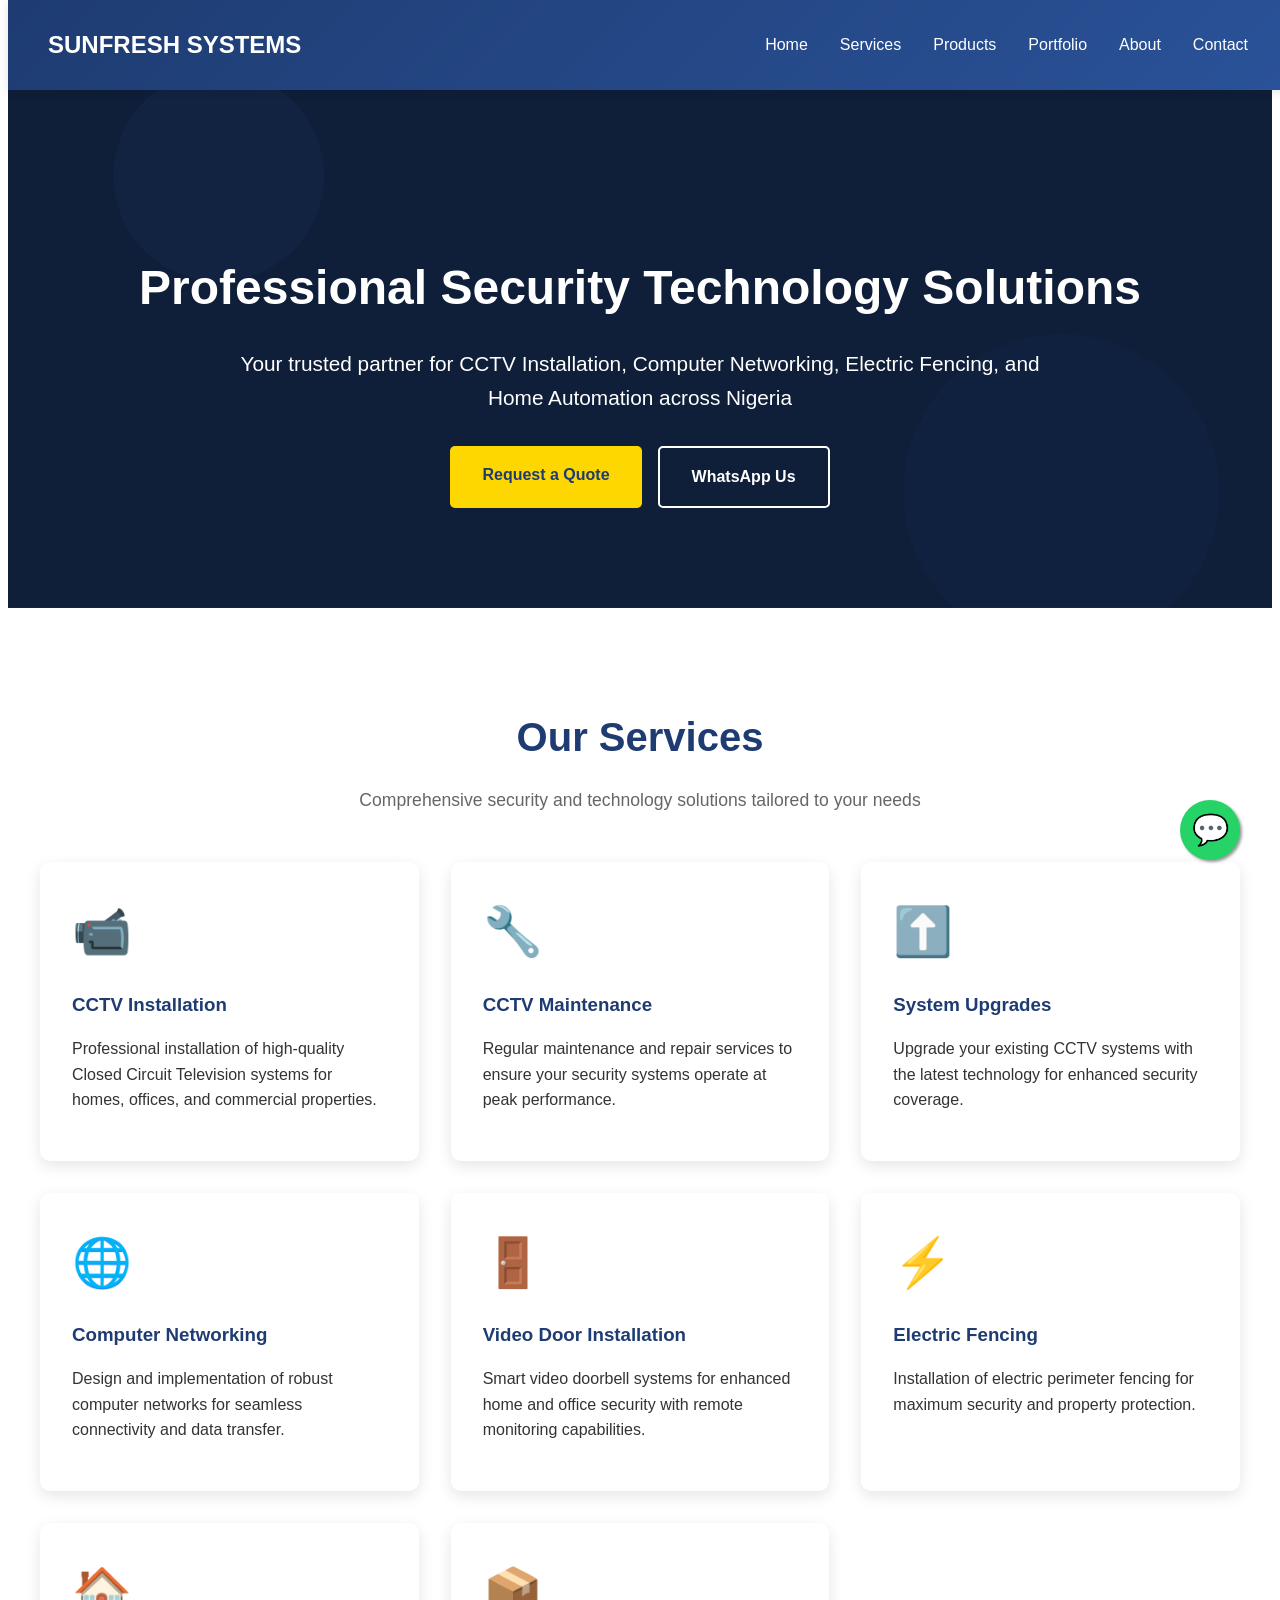
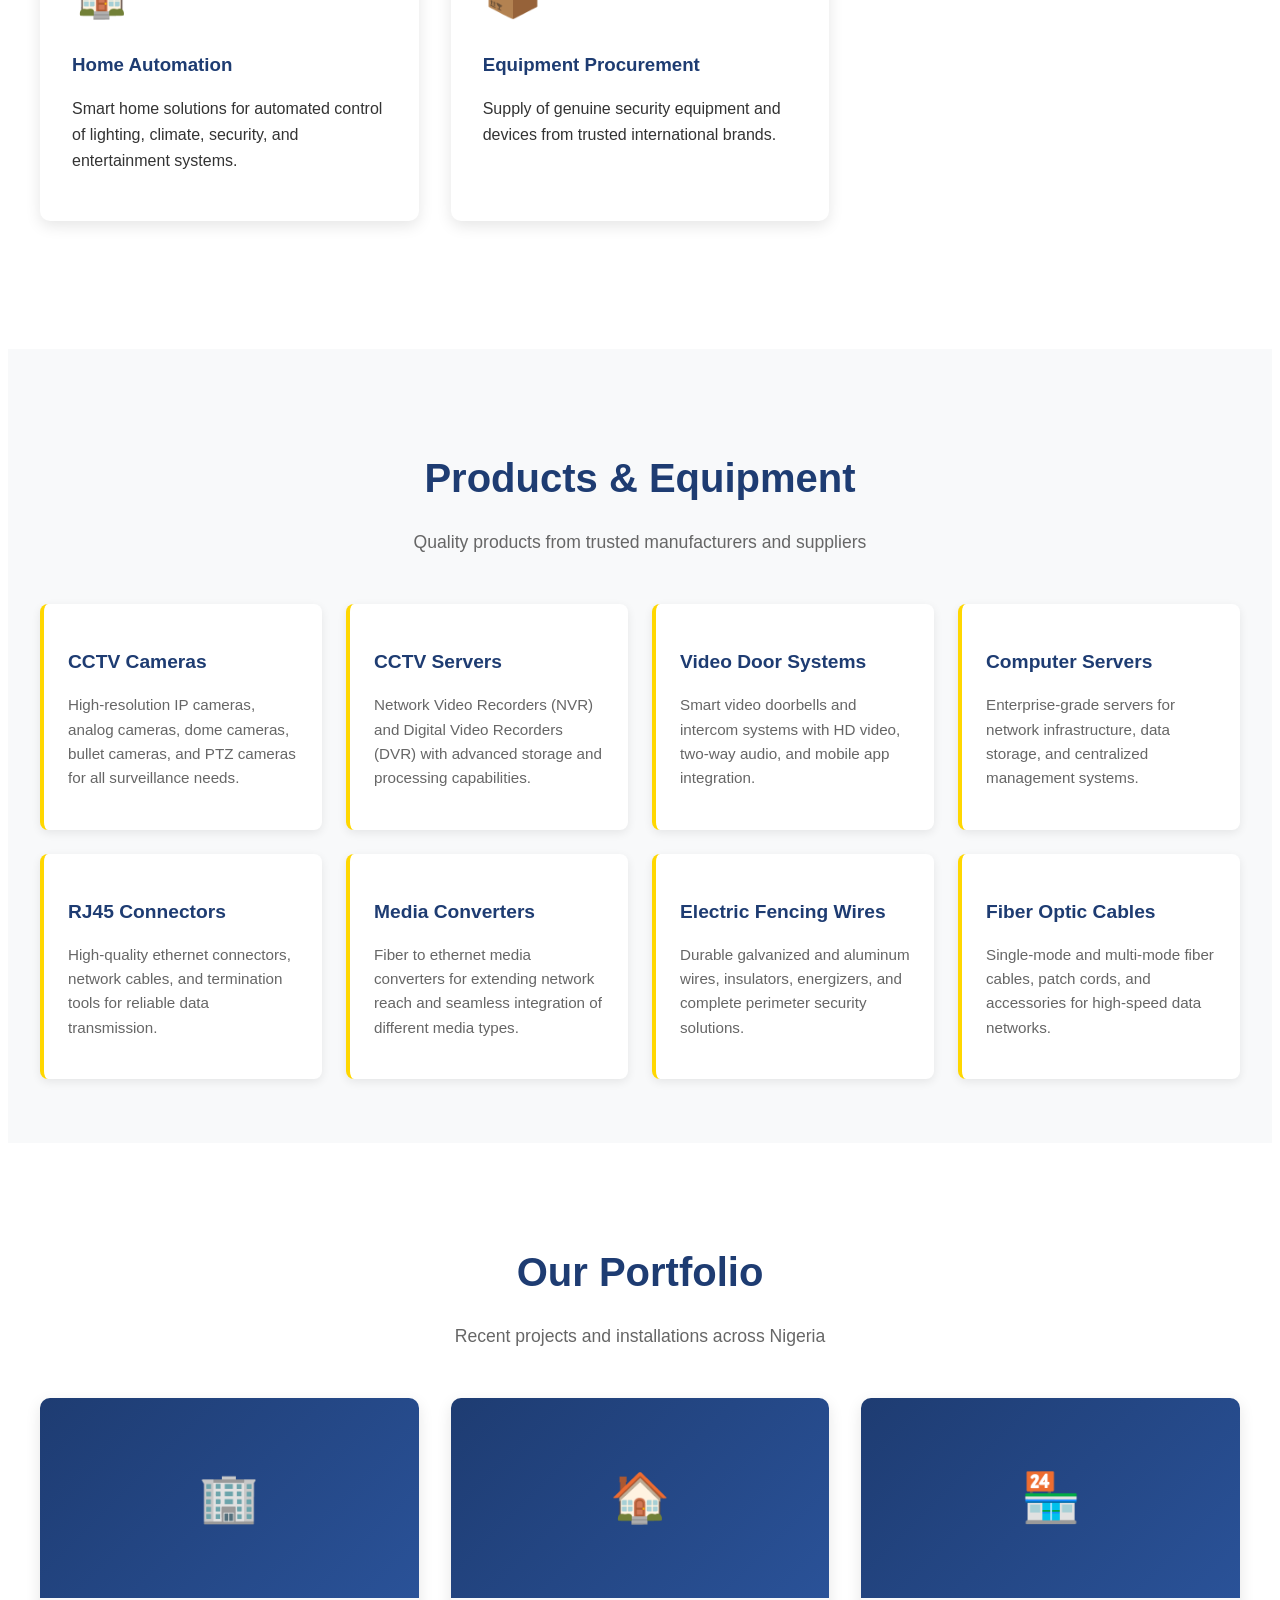
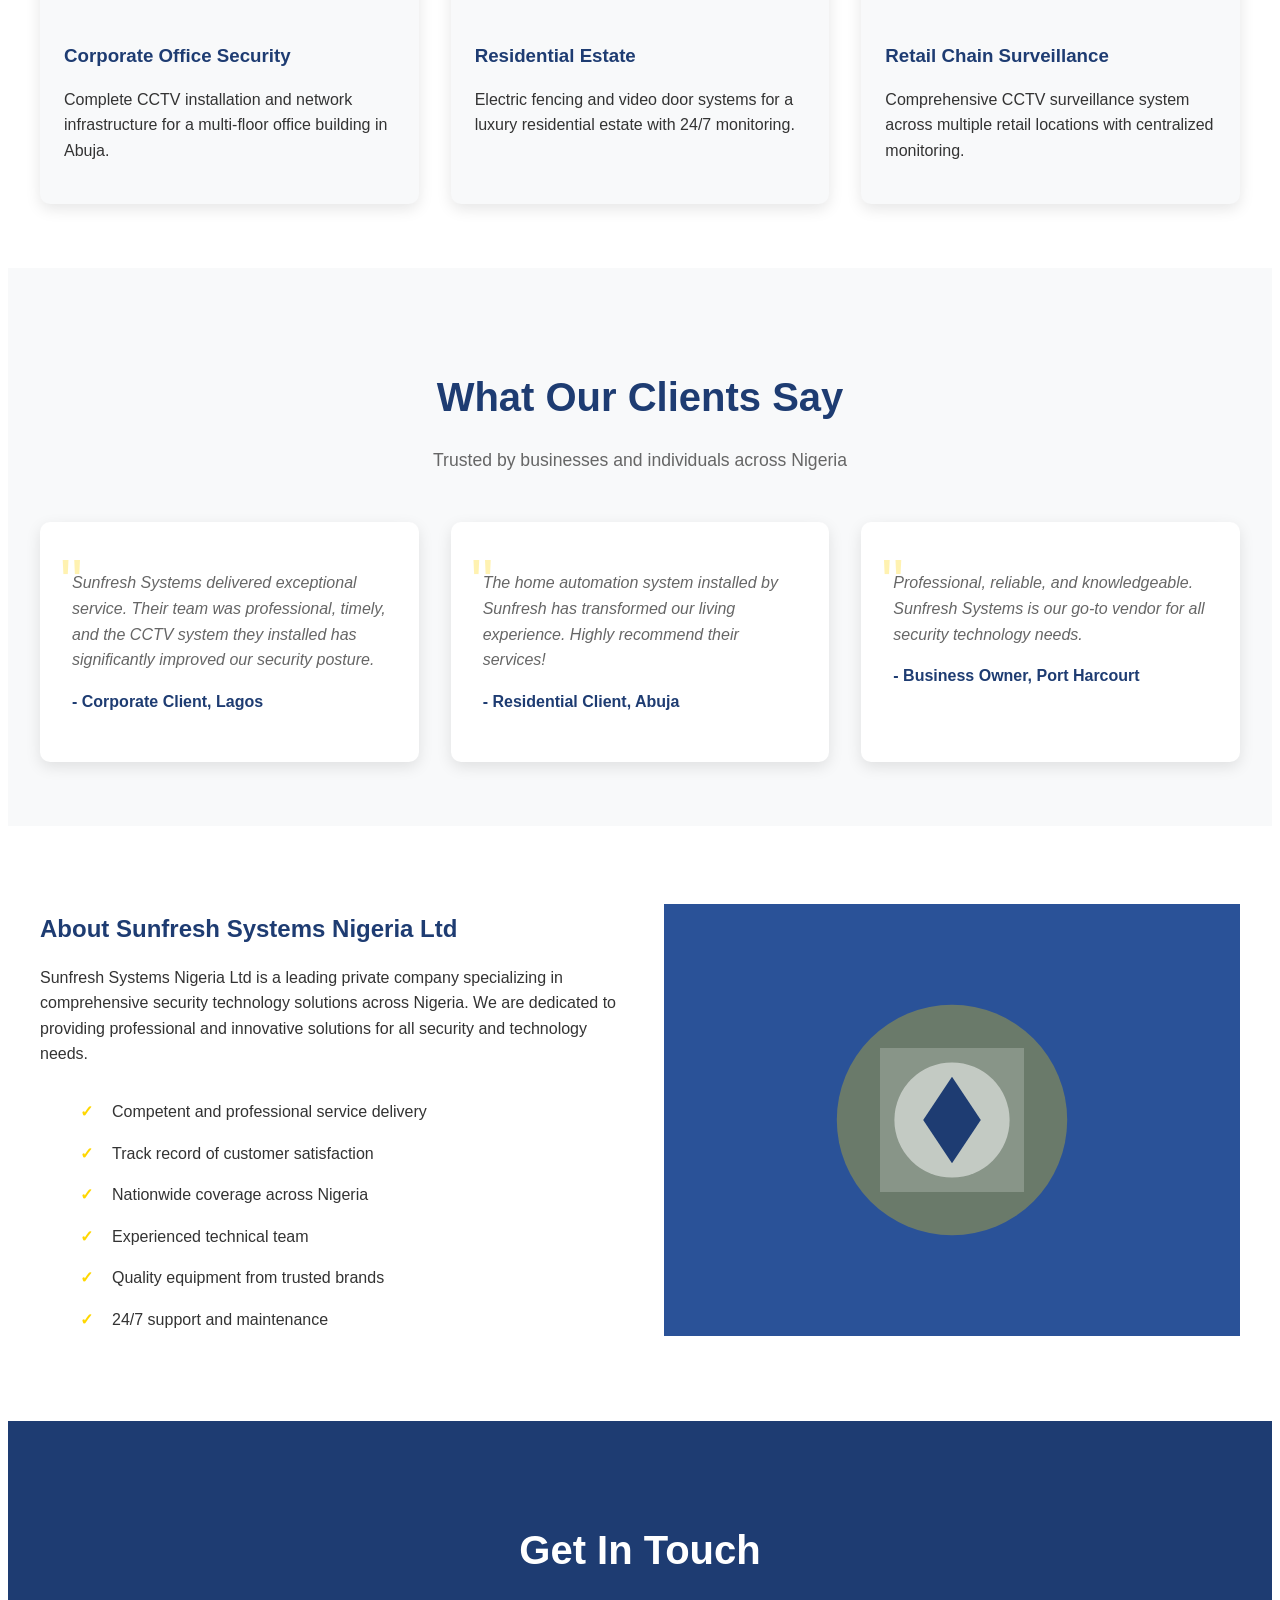
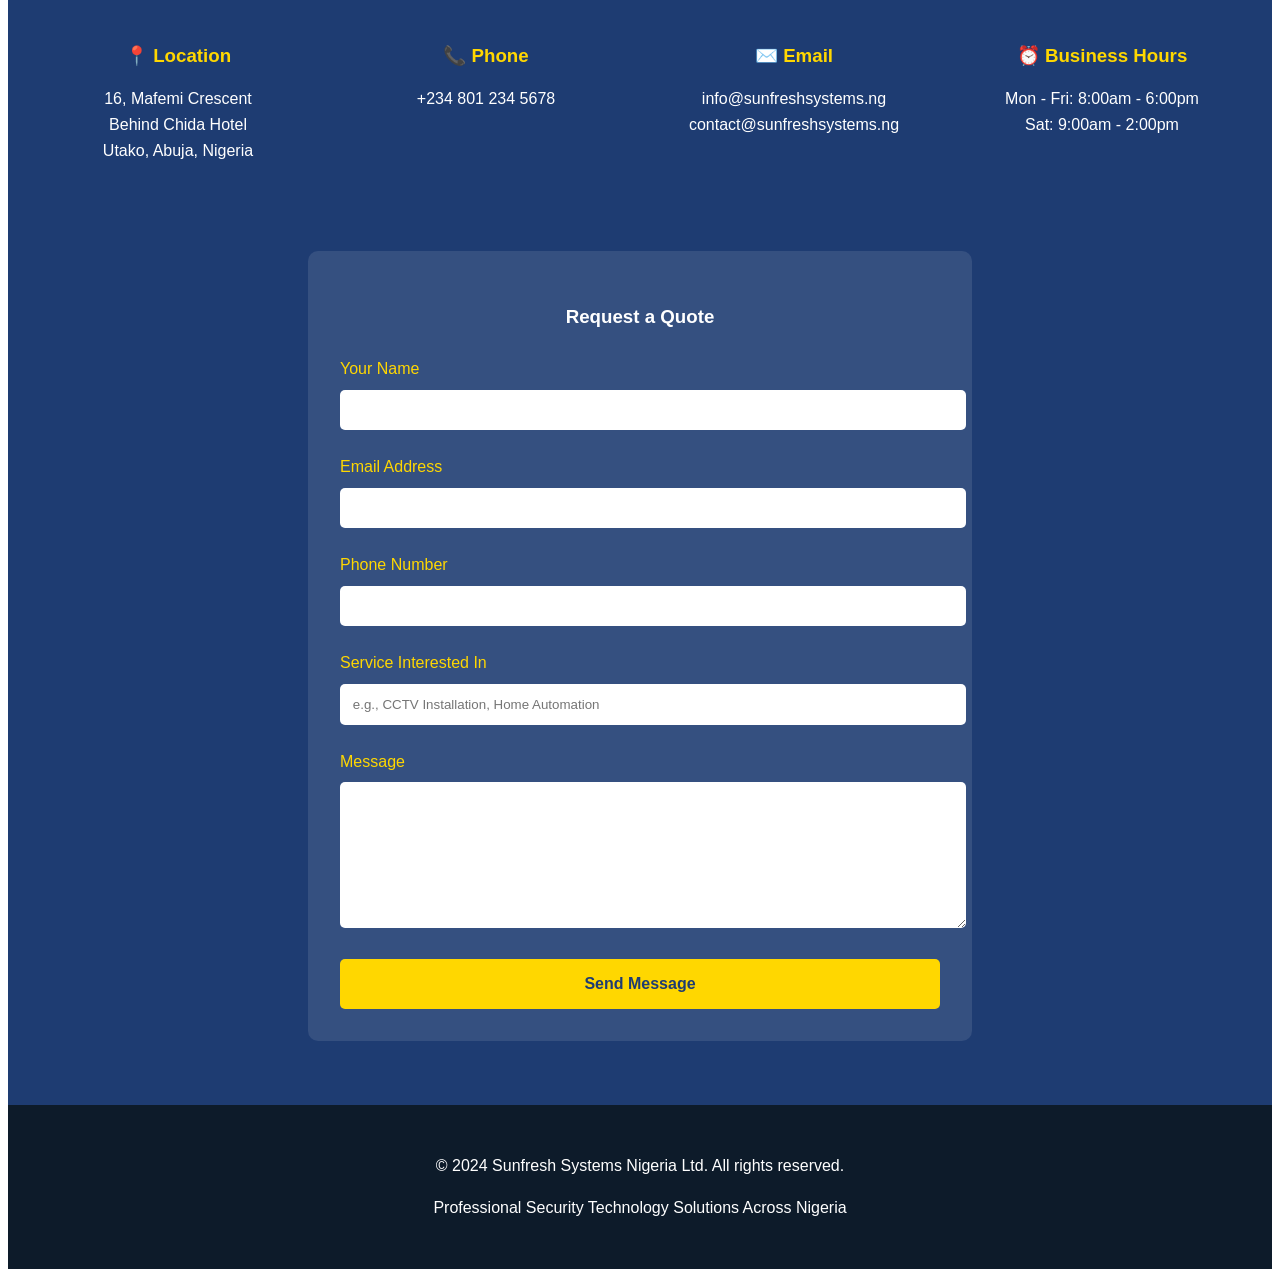
==== index.html @ a6c5258c "Create index.html for Vercel deployment" ====
<!DOCTYPE html>
<html lang="en">
<head>
    <meta charset="UTF-8">
    <meta name="viewport" content="width=device-width, initial-scale=1.0">
    <title>Display and Layout Example</title>
<style>
body {
        font-family: 'Segoe UI', Tahoma, Geneva, Verdana, sans-serif;
        line-height: 1.6;
        color: #333;
    }

    header {
        background: linear-gradient(135deg, #1e3c72 0%, #2a5298 100%);
        color: white;
        padding: 1rem 0;
        position: fixed;
        width: 100%;
        top: 0;
        z-index: 1000;
        box-shadow: 0 2px 10px rgba(0,0,0,0.1);
    }

    nav {
        display: flex;
        justify-content: space-between;
        align-items: center;
        max-width: 1200px;
        margin: 0 auto;
        padding: 0 2rem;
    }

    .logo {
        font-size: 1.5rem;
        font-weight: bold;
    }

    .nav-links {
        display: flex;
        list-style: none;
        gap: 2rem;
    }

    .nav-links a {
        color: white;
        text-decoration: none;
        transition: color 0.3s;
    }

    .nav-links a:hover {
        color: #ffd700;
    }

    .menu-toggle {
        display: none;
        background: none;
        border: none;
        color: white;
        font-size: 1.5rem;
        cursor: pointer;
    }

    .hero {
        background: linear-gradient(rgba(0,0,0,0.5), rgba(0,0,0,0.5)), url('data:image/svg+xml,<svg xmlns="http://www.w3.org/2000/svg" viewBox="0 0 1200 600"><rect fill="%231e3c72" width="1200" height="600"/><circle cx="200" cy="150" r="100" fill="%232a5298" opacity="0.5"/><circle cx="1000" cy="450" r="150" fill="%232a5298" opacity="0.3"/></svg>');
        background-size: cover;
        background-position: center;
        color: white;
        text-align: center;
        padding: 150px 2rem 100px;
        margin-top: 60px;
    }

    .hero h1 {
        font-size: 3rem;
        margin-bottom: 1rem;
    }

    .hero p {
        font-size: 1.3rem;
        margin-bottom: 2rem;
        max-width: 800px;
        margin-left: auto;
        margin-right: auto;
    }

    .hero-buttons {
        display: flex;
        gap: 1rem;
        justify-content: center;
        flex-wrap: wrap;
    }

    .cta-button {
        display: inline-block;
        background: #ffd700;
        color: #1e3c72;
        padding: 1rem 2rem;
        text-decoration: none;
        border-radius: 5px;
        font-weight: bold;
        transition: transform 0.3s, box-shadow 0.3s;
    }

    .cta-button:hover {
        transform: translateY(-2px);
        box-shadow: 0 5px 15px rgba(255,215,0,0.3);
    }

    .cta-button-secondary {
        display: inline-block;
        background: transparent;
        color: white;
        padding: 1rem 2rem;
        text-decoration: none;
        border-radius: 5px;
        font-weight: bold;
        border: 2px solid white;
        transition: all 0.3s;
    }

    .cta-button-secondary:hover {
        background: white;
        color: #1e3c72;
    }

    .whatsapp-float {
        position: fixed;
        width: 60px;
        height: 60px;
        bottom: 40px;
        right: 40px;
        background-color: #25d366;
        color: #FFF;
        border-radius: 50px;
        text-align: center;
        font-size: 30px;
        box-shadow: 2px 2px 3px #999;
        z-index: 100;
        display: flex;
        align-items: center;
        justify-content: center;
        text-decoration: none;
        transition: all 0.3s;
    }

    .whatsapp-float:hover {
        transform: scale(1.1);
        box-shadow: 2px 2px 10px #999;
    }

    .container {
        max-width: 1200px;
        margin: 0 auto;
        padding: 4rem 2rem;
    }

    .section-title {
        text-align: center;
        font-size: 2.5rem;
        margin-bottom: 1rem;
        color: #1e3c72;
    }

    .section-subtitle {
        text-align: center;
        font-size: 1.1rem;
        color: #666;
        margin-bottom: 3rem;
    }

    .services-grid {
        display: grid;
        grid-template-columns: repeat(auto-fit, minmax(300px, 1fr));
        gap: 2rem;
        margin-bottom: 4rem;
    }

    .service-card {
        background: white;
        padding: 2rem;
        border-radius: 10px;
        box-shadow: 0 5px 15px rgba(0,0,0,0.1);
        transition: transform 0.3s;
    }

    .service-card:hover {
        transform: translateY(-5px);
        box-shadow: 0 10px 25px rgba(0,0,0,0.15);
    }

    .service-icon {
        font-size: 3rem;
        margin-bottom: 1rem;
    }

    .service-card h3 {
        color: #1e3c72;
        margin-bottom: 1rem;
    }

    .products-section {
        background: #f8f9fa;
    }

    .products-grid {
        display: grid;
        grid-template-columns: repeat(auto-fit, minmax(250px, 1fr));
        gap: 1.5rem;
    }

    .product-card {
        background: white;
        padding: 1.5rem;
        border-radius: 8px;
        box-shadow: 0 3px 10px rgba(0,0,0,0.08);
        transition: all 0.3s;
        border-left: 4px solid #ffd700;
    }

    .product-card:hover {
        transform: translateX(5px);
        box-shadow: 0 5px 20px rgba(0,0,0,0.12);
    }

    .product-card h3 {
        color: #1e3c72;
        margin-bottom: 0.5rem;
        font-size: 1.2rem;
    }

    .product-card p {
        color: #666;
        font-size: 0.95rem;
    }

    .portfolio-section {
        background: white;
    }

    .portfolio-grid {
        display: grid;
        grid-template-columns: repeat(auto-fit, minmax(300px, 1fr));
        gap: 2rem;
    }

    .portfolio-item {
        background: #f8f9fa;
        border-radius: 10px;
        overflow: hidden;
        box-shadow: 0 5px 15px rgba(0,0,0,0.1);
        transition: transform 0.3s;
    }

    .portfolio-item:hover {
        transform: translateY(-5px);
    }

    .portfolio-image {
        width: 100%;
        height: 200px;
        background: linear-gradient(135deg, #1e3c72 0%, #2a5298 100%);
        display: flex;
        align-items: center;
        justify-content: center;
        color: white;
        font-size: 3rem;
    }

    .portfolio-content {
        padding: 1.5rem;
    }

    .portfolio-content h3 {
        color: #1e3c72;
        margin-bottom: 0.5rem;
    }

    .testimonials-section {
        background: #f8f9fa;
    }

    .testimonial-grid {
        display: grid;
        grid-template-columns: repeat(auto-fit, minmax(300px, 1fr));
        gap: 2rem;
    }

    .testimonial-card {
        background: white;
        padding: 2rem;
        border-radius: 10px;
        box-shadow: 0 5px 15px rgba(0,0,0,0.1);
        position: relative;
    }

    .testimonial-card:before {
        content: '"';
        font-size: 4rem;
        color: #ffd700;
        position: absolute;
        top: 10px;
        left: 20px;
        opacity: 0.3;
    }

    .testimonial-text {
        margin-bottom: 1rem;
        font-style: italic;
        color: #666;
    }

    .testimonial-author {
        font-weight: bold;
        color: #1e3c72;
    }

    .about-section {
        background: white;
    }

    .about-content {
        display: grid;
        grid-template-columns: 1fr 1fr;
        gap: 3rem;
        align-items: center;
    }

    .about-text h2 {
        color: #1e3c72;
        margin-bottom: 1rem;
    }

    .about-features {
        list-style: none;
        margin-top: 1.5rem;
    }

    .about-features li {
        padding: 0.5rem 0;
        padding-left: 2rem;
        position: relative;
    }

    .about-features li:before {
        content: "✓";
        position: absolute;
        left: 0;
        color: #ffd700;
        font-weight: bold;
    }

    .contact-section {
        background: #1e3c72;
        color: white;
    }

    .contact-info-grid {
        display: grid;
        grid-template-columns: repeat(auto-fit, minmax(250px, 1fr));
        gap: 2rem;
        margin-bottom: 3rem;
    }

    .contact-card {
        text-align: center;
        padding: 1.5rem;
    }

    .contact-card h3 {
        margin-bottom: 1rem;
        color: #ffd700;
    }

    .contact-form-container {
        max-width: 600px;
        margin: 0 auto;
        background: rgba(255,255,255,0.1);
        padding: 2rem;
        border-radius: 10px;
    }

    .form-group {
        margin-bottom: 1.5rem;
    }

    .form-group label {
        display: block;
        margin-bottom: 0.5rem;
        color: #ffd700;
    }

    .form-group input,
    .form-group textarea {
        width: 100%;
        padding: 0.8rem;
        border: none;
        border-radius: 5px;
        font-family: inherit;
    }

    .form-group textarea {
        resize: vertical;
        min-height: 120px;
    }

    .submit-btn {
        background: #ffd700;
        color: #1e3c72;
        padding: 1rem 2rem;
        border: none;
        border-radius: 5px;
        font-weight: bold;
        cursor: pointer;
        width: 100%;
        font-size: 1rem;
        transition: all 0.3s;
    }

    .submit-btn:hover {
        transform: translateY(-2px);
        box-shadow: 0 5px 15px rgba(255,215,0,0.3);
    }

    footer {
        background: #0d1b2a;
        color: white;
        text-align: center;
        padding: 2rem;
    }

    @media (max-width: 768px) {
        .menu-toggle {
            display: block;
        }

        .nav-links {
            display: none;
            position: absolute;
            top: 100%;
            left: 0;
            width: 100%;
            background: #1e3c72;
            flex-direction: column;
            padding: 1rem;
        }

        .nav-links.active {
            display: flex;
        }

        .hero h1 {
            font-size: 2rem;
        }

        .hero p {
            font-size: 1rem;
        }

        .about-content {
            grid-template-columns: 1fr;
        }

        .whatsapp-float {
            width: 50px;
            height: 50px;
            bottom: 20px;
            right: 20px;
            font-size: 25px;
        }
    }
</style>
</head>
<body>
<a href="https://wa.me/2348012345678" class="whatsapp-float" target="_blank">💬</a>
<header>
    <nav>
        <div class="logo">SUNFRESH SYSTEMS</div>
        <button class="menu-toggle" onclick="toggleMenu()">☰</button>
        <ul class="nav-links" id="navLinks">
            <li><a href="#home">Home</a></li>
            <li><a href="#services">Services</a></li>
            <li><a href="#products">Products</a></li>
            <li><a href="#portfolio">Portfolio</a></li>
            <li><a href="#about">About</a></li>
            <li><a href="#contact">Contact</a></li>
        </ul>
    </nav>
</header>

<section class="hero" id="home">
    <h1>Professional Security Technology Solutions</h1>
    <p>Your trusted partner for CCTV Installation, Computer Networking, Electric Fencing, and Home Automation across Nigeria</p>
    <div class="hero-buttons">
        <a href="#contact" class="cta-button">Request a Quote</a>
        <a href="https://wa.me/2348012345678" class="cta-button-secondary" target="_blank">WhatsApp Us</a>
    </div>
</section>

<section class="container" id="services">
    <h2 class="section-title">Our Services</h2>
    <p class="section-subtitle">Comprehensive security and technology solutions tailored to your needs</p>
    <div class="services-grid">
        <div class="service-card">
            <div class="service-icon">📹</div>
            <h3>CCTV Installation</h3>
            <p>Professional installation of high-quality Closed Circuit Television systems for homes, offices, and commercial properties.</p>
        </div>

        <div class="service-card">
            <div class="service-icon">🔧</div>
            <h3>CCTV Maintenance</h3>
            <p>Regular maintenance and repair services to ensure your security systems operate at peak performance.</p>
        </div>

        <div class="service-card">
            <div class="service-icon">⬆️</div>
            <h3>System Upgrades</h3>
            <p>Upgrade your existing CCTV systems with the latest technology for enhanced security coverage.</p>
        </div>

        <div class="service-card">
            <div class="service-icon">🌐</div>
            <h3>Computer Networking</h3>
            <p>Design and implementation of robust computer networks for seamless connectivity and data transfer.</p>
        </div>

        <div class="service-card">
            <div class="service-icon">🚪</div>
            <h3>Video Door Installation</h3>
            <p>Smart video doorbell systems for enhanced home and office security with remote monitoring capabilities.</p>
        </div>

        <div class="service-card">
            <div class="service-icon">⚡</div>
            <h3>Electric Fencing</h3>
            <p>Installation of electric perimeter fencing for maximum security and property protection.</p>
        </div>

        <div class="service-card">
            <div class="service-icon">🏠</div>
            <h3>Home Automation</h3>
            <p>Smart home solutions for automated control of lighting, climate, security, and entertainment systems.</p>
        </div>

        <div class="service-card">
            <div class="service-icon">📦</div>
            <h3>Equipment Procurement</h3>
            <p>Supply of genuine security equipment and devices from trusted international brands.</p>
        </div>
    </div>
</section>

<section class="products-section" id="products">
    <div class="container">
        <h2 class="section-title">Products & Equipment</h2>
        <p class="section-subtitle">Quality products from trusted manufacturers and suppliers</p>
        <div class="products-grid">
            <div class="product-card">
                <h3>CCTV Cameras</h3>
                <p>High-resolution IP cameras, analog cameras, dome cameras, bullet cameras, and PTZ cameras for all surveillance needs.</p>
            </div>

            <div class="product-card">
                <h3>CCTV Servers</h3>
                <p>Network Video Recorders (NVR) and Digital Video Recorders (DVR) with advanced storage and processing capabilities.</p>
            </div>

            <div class="product-card">
                <h3>Video Door Systems</h3>
                <p>Smart video doorbells and intercom systems with HD video, two-way audio, and mobile app integration.</p>
            </div>

            <div class="product-card">
                <h3>Computer Servers</h3>
                <p>Enterprise-grade servers for network infrastructure, data storage, and centralized management systems.</p>
            </div>

            <div class="product-card">
                <h3>RJ45 Connectors</h3>
                <p>High-quality ethernet connectors, network cables, and termination tools for reliable data transmission.</p>
            </div>

            <div class="product-card">
                <h3>Media Converters</h3>
                <p>Fiber to ethernet media converters for extending network reach and seamless integration of different media types.</p>
            </div>

            <div class="product-card">
                <h3>Electric Fencing Wires</h3>
                <p>Durable galvanized and aluminum wires, insulators, energizers, and complete perimeter security solutions.</p>
            </div>

            <div class="product-card">
                <h3>Fiber Optic Cables</h3>
                <p>Single-mode and multi-mode fiber cables, patch cords, and accessories for high-speed data networks.</p>
            </div>
        </div>
    </div>
</section>

<section class="portfolio-section" id="portfolio">
    <div class="container">
        <h2 class="section-title">Our Portfolio</h2>
        <p class="section-subtitle">Recent projects and installations across Nigeria</p>
        <div class="portfolio-grid">
            <div class="portfolio-item">
                <div class="portfolio-image">🏢</div>
                <div class="portfolio-content">
                    <h3>Corporate Office Security</h3>
                    <p>Complete CCTV installation and network infrastructure for a multi-floor office building in Abuja.</p>
                </div>
            </div>

            <div class="portfolio-item">
                <div class="portfolio-image">🏠</div>
                <div class="portfolio-content">
                    <h3>Residential Estate</h3>
                    <p>Electric fencing and video door systems for a luxury residential estate with 24/7 monitoring.</p>
                </div>
            </div>

            <div class="portfolio-item">
                <div class="portfolio-image">🏪</div>
                <div class="portfolio-content">
                    <h3>Retail Chain Surveillance</h3>
                    <p>Comprehensive CCTV surveillance system across multiple retail locations with centralized monitoring.</p>
                </div>
            </div>
        </div>
    </div>
</section>

<section class="testimonials-section">
    <div class="container">
        <h2 class="section-title">What Our Clients Say</h2>
        <p class="section-subtitle">Trusted by businesses and individuals across Nigeria</p>
        <div class="testimonial-grid">
            <div class="testimonial-card">
                <p class="testimonial-text">Sunfresh Systems delivered exceptional service. Their team was professional, timely, and the CCTV system they installed has significantly improved our security posture.</p>
                <p class="testimonial-author">- Corporate Client, Lagos</p>
            </div>

            <div class="testimonial-card">
                <p class="testimonial-text">The home automation system installed by Sunfresh has transformed our living experience. Highly recommend their services!</p>
                <p class="testimonial-author">- Residential Client, Abuja</p>
            </div>

            <div class="testimonial-card">
                <p class="testimonial-text">Professional, reliable, and knowledgeable. Sunfresh Systems is our go-to vendor for all security technology needs.</p>
                <p class="testimonial-author">- Business Owner, Port Harcourt</p>
            </div>
        </div>
    </div>
</section>

<section class="about-section" id="about">
    <div class="container">
        <div class="about-content">
            <div class="about-text">
                <h2>About Sunfresh Systems Nigeria Ltd</h2>
                <p>Sunfresh Systems Nigeria Ltd is a leading private company specializing in comprehensive security technology solutions across Nigeria. We are dedicated to providing professional and innovative solutions for all security and technology needs.</p>
                
                <ul class="about-features">
                    <li>Competent and professional service delivery</li>
                    <li>Track record of customer satisfaction</li>
                    <li>Nationwide coverage across Nigeria</li>
                    <li>Experienced technical team</li>
                    <li>Quality equipment from trusted brands</li>
                    <li>24/7 support and maintenance</li>
                </ul>
            </div>
            <div class="about-image">
                <svg viewBox="0 0 400 300" xmlns="http://www.w3.org/2000/svg">
                    <rect width="400" height="300" fill="#2a5298"/>
                    <circle cx="200" cy="150" r="80" fill="#ffd700" opacity="0.3"/>
                    <rect x="150" y="100" width="100" height="100" fill="white" opacity="0.2"/>
                    <circle cx="200" cy="150" r="40" fill="white" opacity="0.5"/>
                    <path d="M 200 120 L 220 150 L 200 180 L 180 150 Z" fill="#1e3c72"/>
                </svg>
            </div>
        </div>
    </div>
</section>

<section class="contact-section" id="contact">
    <div class="container">
        <h2 class="section-title" style="color: white;">Get In Touch</h2>
        <div class="contact-info-grid">
            <div class="contact-card">
                <h3>📍 Location</h3>
                <p>16, Mafemi Crescent<br>Behind Chida Hotel<br>Utako, Abuja, Nigeria</p>
            </div>
            <div class="contact-card">
                <h3>📞 Phone</h3>
                <p>+234 801 234 5678</p>
            </div>
            <div class="contact-card">
                <h3>✉️ Email</h3>
                <p>info@sunfreshsystems.ng<br>contact@sunfreshsystems.ng</p>
            </div>
            <div class="contact-card">
                <h3>⏰ Business Hours</h3>
                <p>Mon - Fri: 8:00am - 6:00pm<br>Sat: 9:00am - 2:00pm</p>
            </div>
        </div>

        <div class="contact-form-container">
            <h3 style="text-align: center; margin-bottom: 1.5rem;">Request a Quote</h3>
            <form id="contactForm">
                <div class="form-group">
                    <label>Your Name</label>
                    <input type="text" name="name" required>
                </div>
                <div class="form-group">
                    <label>Email Address</label>
                    <input type="email" name="email" required>
                </div>
                <div class="form-group">
                    <label>Phone Number</label>
                    <input type="tel" name="phone" required>
                </div>
                <div class="form-group">
                    <label>Service Interested In</label>
                    <input type="text" name="service" placeholder="e.g., CCTV Installation, Home Automation">
                </div>
                <div class="form-group">
                    <label>Message</label>
                    <textarea name="message" required></textarea>
                </div>
                <button type="submit" class="submit-btn">Send Message</button>
            </form>
        </div>
    </div>
</section>

<footer>
    <p>&copy; 2024 Sunfresh Systems Nigeria Ltd. All rights reserved.</p>
    <p>Professional Security Technology Solutions Across Nigeria</p>
</footer>

<script>
    function toggleMenu() {
        const navLinks = document.getElementById('navLinks');
        navLinks.classList.toggle('active');
    }

    document.querySelectorAll('a[href^="#"]').forEach(anchor => {
        anchor.addEventListener('click', function (e) {
            e.preventDefault();
            const target = document.querySelector(this.getAttribute('href'));
            if (target) {
                target.scrollIntoView({ behavior: 'smooth', block: 'start' });
                document.getElementById('navLinks').classList.remove('active');
            }
        });
    });

    document.getElementById('contactForm').addEventListener('submit', function(e) {
        e.preventDefault();
        alert('Thank you for your message! We will contact you shortly.');
        this.reset();
    });
</script>
</body>
</html>
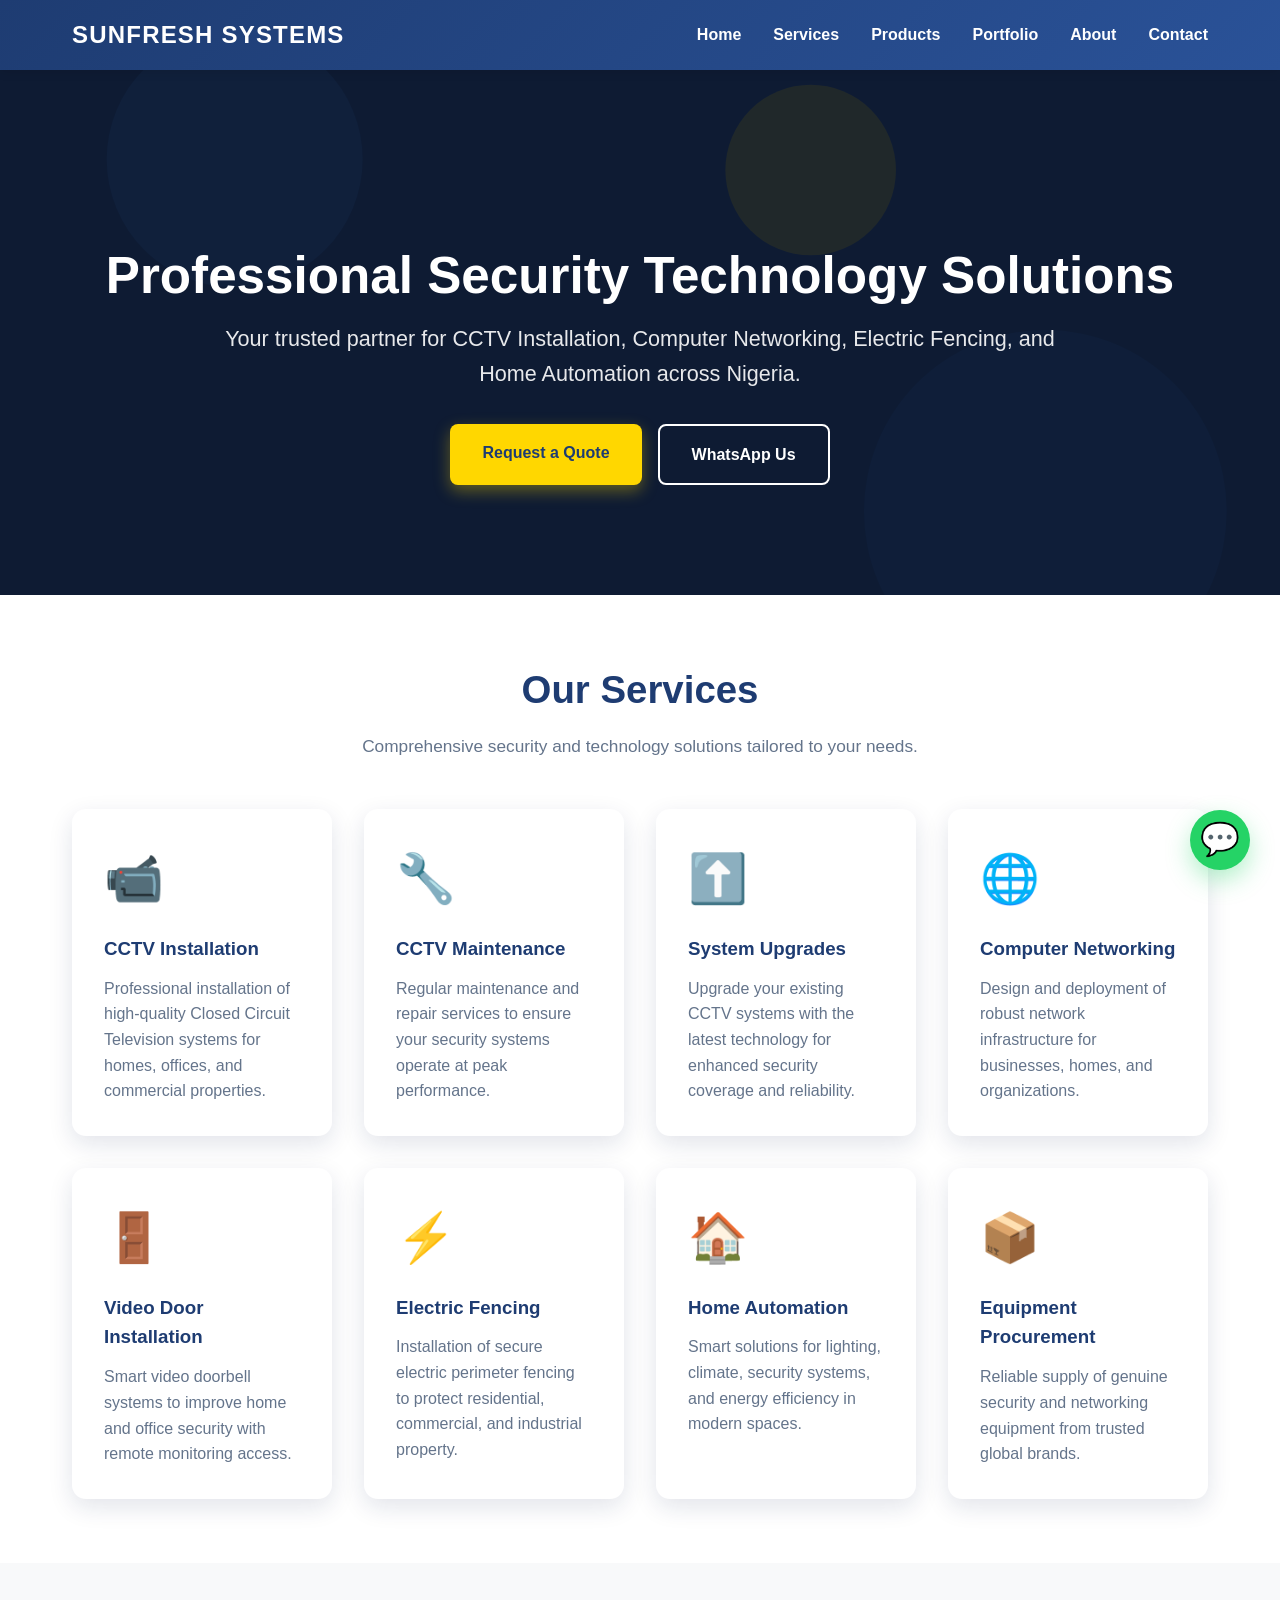
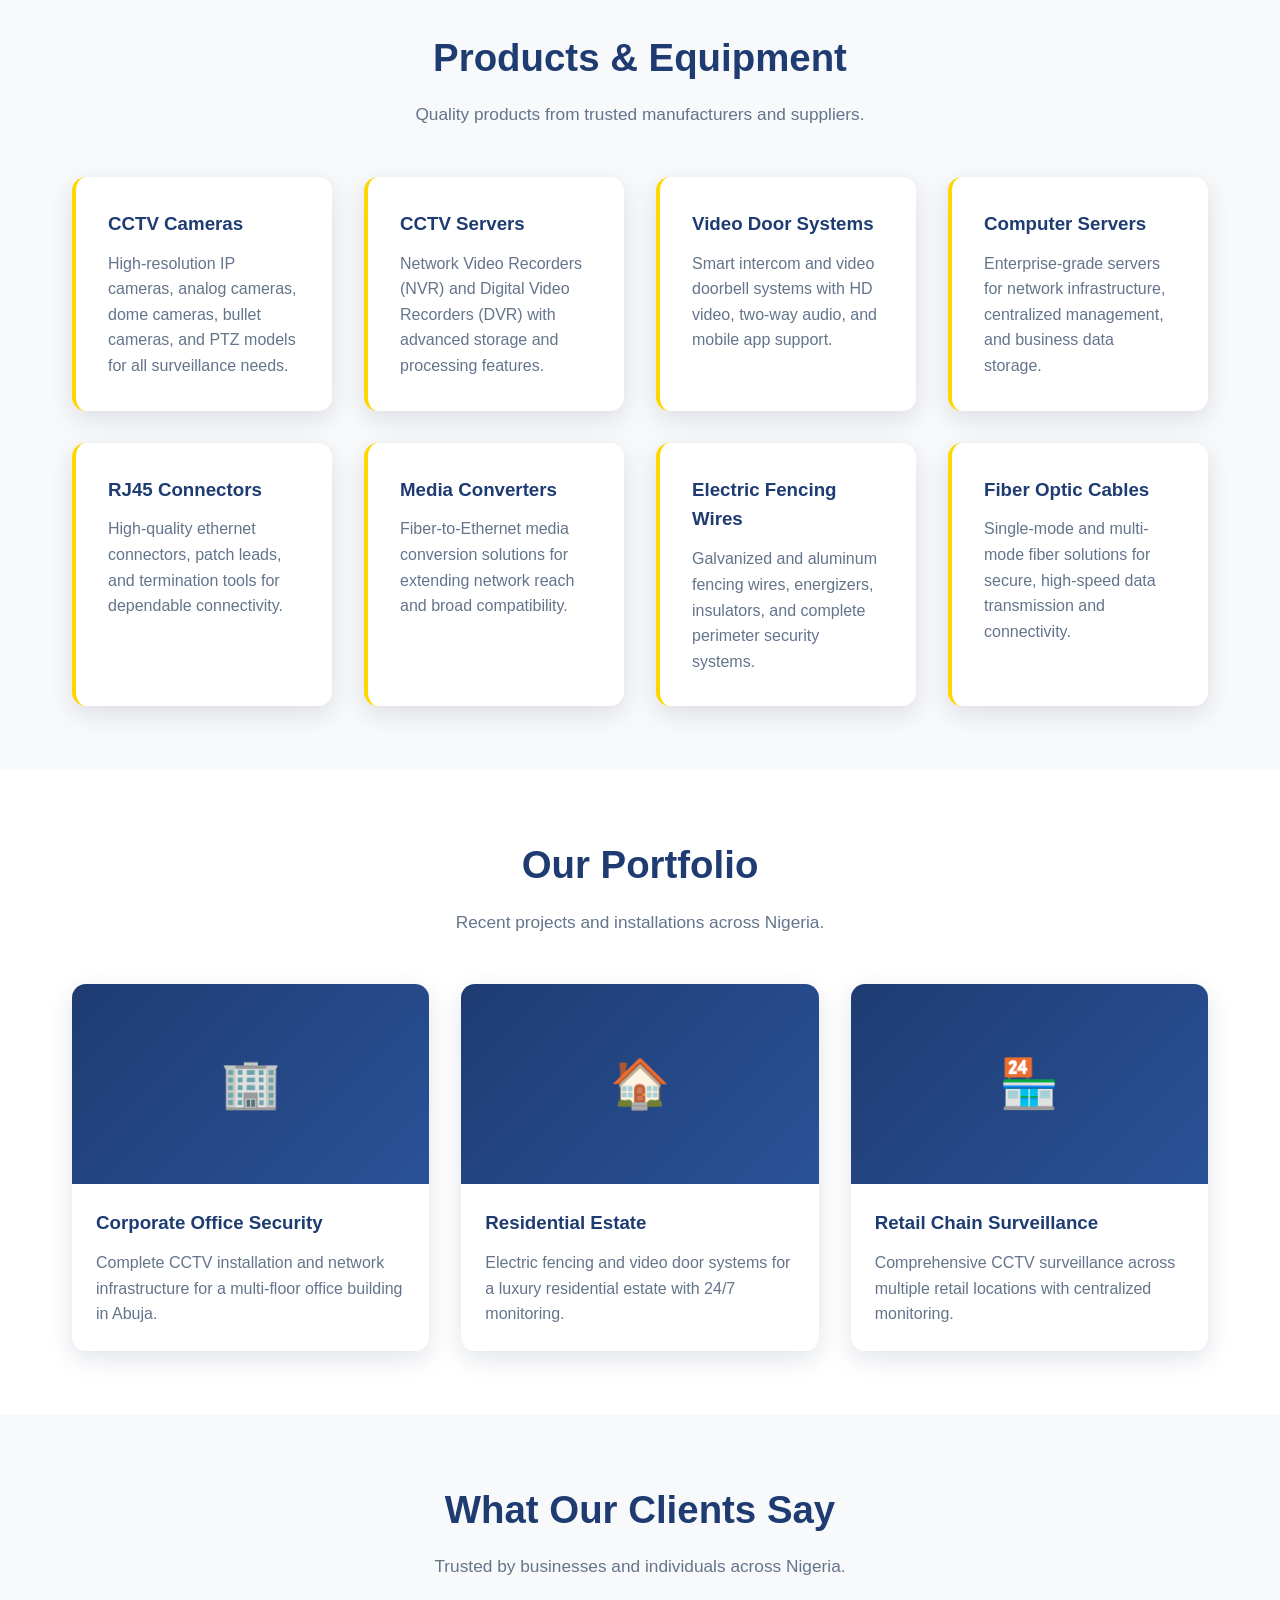
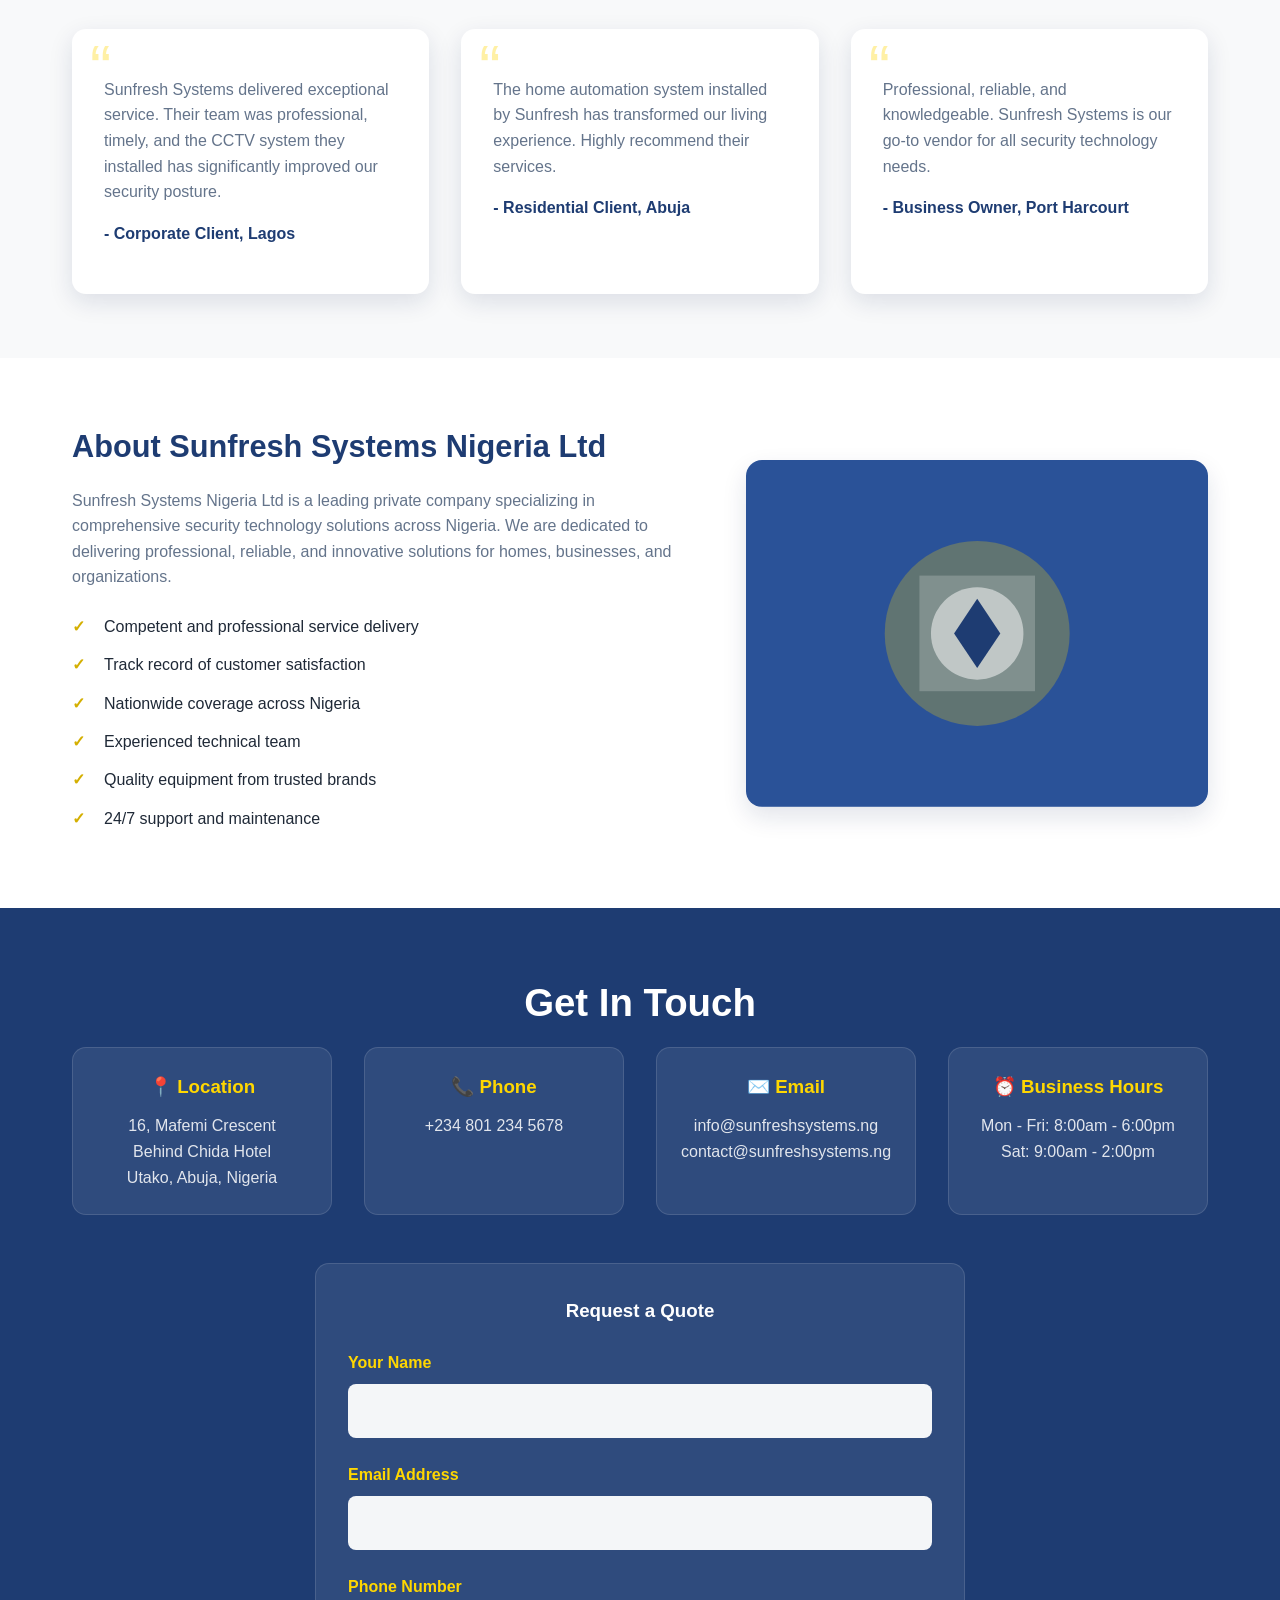
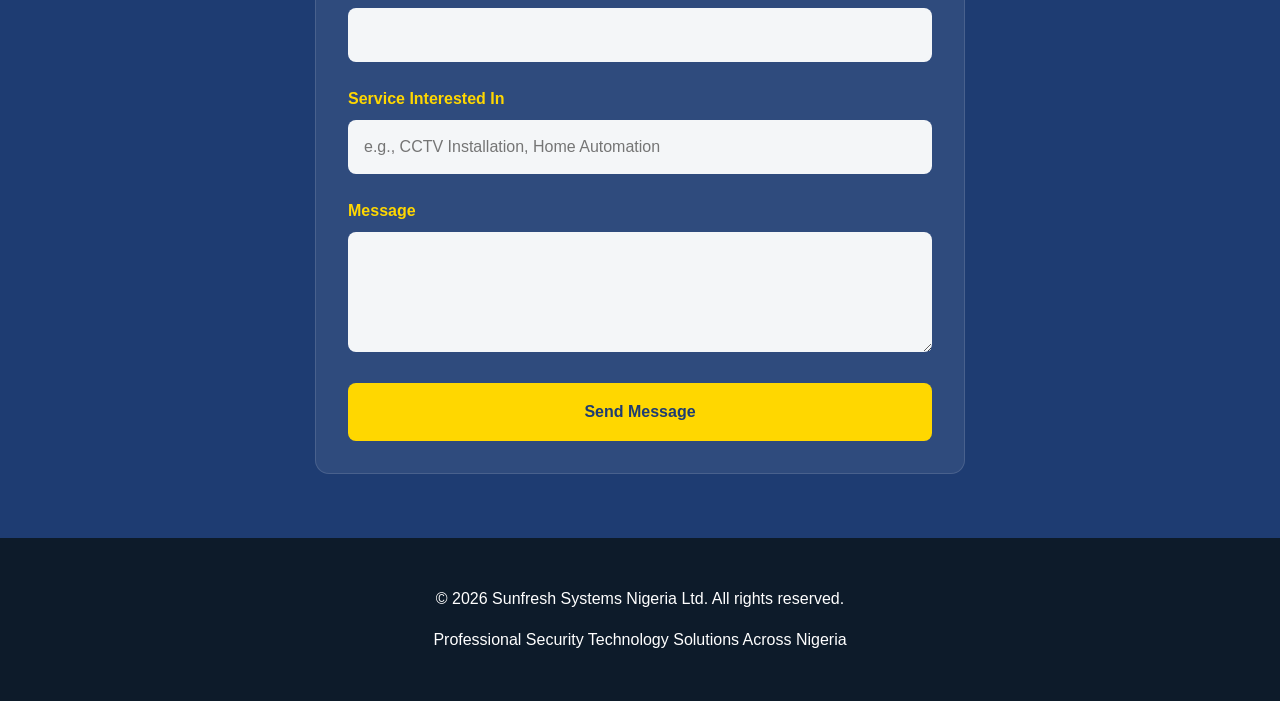
==== commit 60ca095a: "Polish the site for Vercel deployment and production-ready static landing page." ====
--- a/index.html
+++ b/index.html
@@ -3,764 +3,789 @@
 <head>
     <meta charset="UTF-8">
     <meta name="viewport" content="width=device-width, initial-scale=1.0">
-    <title>Display and Layout Example</title>
-<style>
-body {
-        font-family: 'Segoe UI', Tahoma, Geneva, Verdana, sans-serif;
-        line-height: 1.6;
-        color: #333;
-    }
-
-    header {
-        background: linear-gradient(135deg, #1e3c72 0%, #2a5298 100%);
-        color: white;
-        padding: 1rem 0;
-        position: fixed;
-        width: 100%;
-        top: 0;
-        z-index: 1000;
-        box-shadow: 0 2px 10px rgba(0,0,0,0.1);
-    }
-
-    nav {
-        display: flex;
-        justify-content: space-between;
-        align-items: center;
-        max-width: 1200px;
-        margin: 0 auto;
-        padding: 0 2rem;
-    }
-
-    .logo {
-        font-size: 1.5rem;
-        font-weight: bold;
-    }
-
-    .nav-links {
-        display: flex;
-        list-style: none;
-        gap: 2rem;
-    }
-
-    .nav-links a {
-        color: white;
-        text-decoration: none;
-        transition: color 0.3s;
-    }
-
-    .nav-links a:hover {
-        color: #ffd700;
-    }
-
-    .menu-toggle {
-        display: none;
-        background: none;
-        border: none;
-        color: white;
-        font-size: 1.5rem;
-        cursor: pointer;
-    }
-
-    .hero {
-        background: linear-gradient(rgba(0,0,0,0.5), rgba(0,0,0,0.5)), url('data:image/svg+xml,<svg xmlns="http://www.w3.org/2000/svg" viewBox="0 0 1200 600"><rect fill="%231e3c72" width="1200" height="600"/><circle cx="200" cy="150" r="100" fill="%232a5298" opacity="0.5"/><circle cx="1000" cy="450" r="150" fill="%232a5298" opacity="0.3"/></svg>');
-        background-size: cover;
-        background-position: center;
-        color: white;
-        text-align: center;
-        padding: 150px 2rem 100px;
-        margin-top: 60px;
-    }
-
-    .hero h1 {
-        font-size: 3rem;
-        margin-bottom: 1rem;
-    }
-
-    .hero p {
-        font-size: 1.3rem;
-        margin-bottom: 2rem;
-        max-width: 800px;
-        margin-left: auto;
-        margin-right: auto;
-    }
-
-    .hero-buttons {
-        display: flex;
-        gap: 1rem;
-        justify-content: center;
-        flex-wrap: wrap;
-    }
-
-    .cta-button {
-        display: inline-block;
-        background: #ffd700;
-        color: #1e3c72;
-        padding: 1rem 2rem;
-        text-decoration: none;
-        border-radius: 5px;
-        font-weight: bold;
-        transition: transform 0.3s, box-shadow 0.3s;
-    }
-
-    .cta-button:hover {
-        transform: translateY(-2px);
-        box-shadow: 0 5px 15px rgba(255,215,0,0.3);
-    }
-
-    .cta-button-secondary {
-        display: inline-block;
-        background: transparent;
-        color: white;
-        padding: 1rem 2rem;
-        text-decoration: none;
-        border-radius: 5px;
-        font-weight: bold;
-        border: 2px solid white;
-        transition: all 0.3s;
-    }
-
-    .cta-button-secondary:hover {
-        background: white;
-        color: #1e3c72;
-    }
-
-    .whatsapp-float {
-        position: fixed;
-        width: 60px;
-        height: 60px;
-        bottom: 40px;
-        right: 40px;
-        background-color: #25d366;
-        color: #FFF;
-        border-radius: 50px;
-        text-align: center;
-        font-size: 30px;
-        box-shadow: 2px 2px 3px #999;
-        z-index: 100;
-        display: flex;
-        align-items: center;
-        justify-content: center;
-        text-decoration: none;
-        transition: all 0.3s;
-    }
-
-    .whatsapp-float:hover {
-        transform: scale(1.1);
-        box-shadow: 2px 2px 10px #999;
-    }
-
-    .container {
-        max-width: 1200px;
-        margin: 0 auto;
-        padding: 4rem 2rem;
-    }
-
-    .section-title {
-        text-align: center;
-        font-size: 2.5rem;
-        margin-bottom: 1rem;
-        color: #1e3c72;
-    }
-
-    .section-subtitle {
-        text-align: center;
-        font-size: 1.1rem;
-        color: #666;
-        margin-bottom: 3rem;
-    }
-
-    .services-grid {
-        display: grid;
-        grid-template-columns: repeat(auto-fit, minmax(300px, 1fr));
-        gap: 2rem;
-        margin-bottom: 4rem;
-    }
-
-    .service-card {
-        background: white;
-        padding: 2rem;
-        border-radius: 10px;
-        box-shadow: 0 5px 15px rgba(0,0,0,0.1);
-        transition: transform 0.3s;
-    }
-
-    .service-card:hover {
-        transform: translateY(-5px);
-        box-shadow: 0 10px 25px rgba(0,0,0,0.15);
-    }
-
-    .service-icon {
-        font-size: 3rem;
-        margin-bottom: 1rem;
-    }
-
-    .service-card h3 {
-        color: #1e3c72;
-        margin-bottom: 1rem;
-    }
-
-    .products-section {
-        background: #f8f9fa;
-    }
-
-    .products-grid {
-        display: grid;
-        grid-template-columns: repeat(auto-fit, minmax(250px, 1fr));
-        gap: 1.5rem;
-    }
-
-    .product-card {
-        background: white;
-        padding: 1.5rem;
-        border-radius: 8px;
-        box-shadow: 0 3px 10px rgba(0,0,0,0.08);
-        transition: all 0.3s;
-        border-left: 4px solid #ffd700;
-    }
-
-    .product-card:hover {
-        transform: translateX(5px);
-        box-shadow: 0 5px 20px rgba(0,0,0,0.12);
-    }
-
-    .product-card h3 {
-        color: #1e3c72;
-        margin-bottom: 0.5rem;
-        font-size: 1.2rem;
-    }
-
-    .product-card p {
-        color: #666;
-        font-size: 0.95rem;
-    }
-
-    .portfolio-section {
-        background: white;
-    }
-
-    .portfolio-grid {
-        display: grid;
-        grid-template-columns: repeat(auto-fit, minmax(300px, 1fr));
-        gap: 2rem;
-    }
-
-    .portfolio-item {
-        background: #f8f9fa;
-        border-radius: 10px;
-        overflow: hidden;
-        box-shadow: 0 5px 15px rgba(0,0,0,0.1);
-        transition: transform 0.3s;
-    }
-
-    .portfolio-item:hover {
-        transform: translateY(-5px);
-    }
-
-    .portfolio-image {
-        width: 100%;
-        height: 200px;
-        background: linear-gradient(135deg, #1e3c72 0%, #2a5298 100%);
-        display: flex;
-        align-items: center;
-        justify-content: center;
-        color: white;
-        font-size: 3rem;
-    }
-
-    .portfolio-content {
-        padding: 1.5rem;
-    }
-
-    .portfolio-content h3 {
-        color: #1e3c72;
-        margin-bottom: 0.5rem;
-    }
-
-    .testimonials-section {
-        background: #f8f9fa;
-    }
-
-    .testimonial-grid {
-        display: grid;
-        grid-template-columns: repeat(auto-fit, minmax(300px, 1fr));
-        gap: 2rem;
-    }
-
-    .testimonial-card {
-        background: white;
-        padding: 2rem;
-        border-radius: 10px;
-        box-shadow: 0 5px 15px rgba(0,0,0,0.1);
-        position: relative;
-    }
-
-    .testimonial-card:before {
-        content: '"';
-        font-size: 4rem;
-        color: #ffd700;
-        position: absolute;
-        top: 10px;
-        left: 20px;
-        opacity: 0.3;
-    }
-
-    .testimonial-text {
-        margin-bottom: 1rem;
-        font-style: italic;
-        color: #666;
-    }
-
-    .testimonial-author {
-        font-weight: bold;
-        color: #1e3c72;
-    }
-
-    .about-section {
-        background: white;
-    }
-
-    .about-content {
-        display: grid;
-        grid-template-columns: 1fr 1fr;
-        gap: 3rem;
-        align-items: center;
-    }
-
-    .about-text h2 {
-        color: #1e3c72;
-        margin-bottom: 1rem;
-    }
-
-    .about-features {
-        list-style: none;
-        margin-top: 1.5rem;
-    }
-
-    .about-features li {
-        padding: 0.5rem 0;
-        padding-left: 2rem;
-        position: relative;
-    }
-
-    .about-features li:before {
-        content: "✓";
-        position: absolute;
-        left: 0;
-        color: #ffd700;
-        font-weight: bold;
-    }
-
-    .contact-section {
-        background: #1e3c72;
-        color: white;
-    }
-
-    .contact-info-grid {
-        display: grid;
-        grid-template-columns: repeat(auto-fit, minmax(250px, 1fr));
-        gap: 2rem;
-        margin-bottom: 3rem;
-    }
-
-    .contact-card {
-        text-align: center;
-        padding: 1.5rem;
-    }
-
-    .contact-card h3 {
-        margin-bottom: 1rem;
-        color: #ffd700;
-    }
-
-    .contact-form-container {
-        max-width: 600px;
-        margin: 0 auto;
-        background: rgba(255,255,255,0.1);
-        padding: 2rem;
-        border-radius: 10px;
-    }
-
-    .form-group {
-        margin-bottom: 1.5rem;
-    }
-
-    .form-group label {
-        display: block;
-        margin-bottom: 0.5rem;
-        color: #ffd700;
-    }
-
-    .form-group input,
-    .form-group textarea {
-        width: 100%;
-        padding: 0.8rem;
-        border: none;
-        border-radius: 5px;
-        font-family: inherit;
-    }
-
-    .form-group textarea {
-        resize: vertical;
-        min-height: 120px;
-    }
-
-    .submit-btn {
-        background: #ffd700;
-        color: #1e3c72;
-        padding: 1rem 2rem;
-        border: none;
-        border-radius: 5px;
-        font-weight: bold;
-        cursor: pointer;
-        width: 100%;
-        font-size: 1rem;
-        transition: all 0.3s;
-    }
-
-    .submit-btn:hover {
-        transform: translateY(-2px);
-        box-shadow: 0 5px 15px rgba(255,215,0,0.3);
-    }
-
-    footer {
-        background: #0d1b2a;
-        color: white;
-        text-align: center;
-        padding: 2rem;
-    }
-
-    @media (max-width: 768px) {
-        .menu-toggle {
+    <meta name="description" content="Sunfresh Systems Nigeria Ltd provides CCTV installation, networking, electric fencing, home automation, and security technology solutions across Nigeria.">
+    <title>Sunfresh Systems Nigeria Ltd | Security & Technology Solutions</title>
+    <style>
+        :root {
+            --primary: #1e3c72;
+            --primary-dark: #0f254f;
+            --secondary: #2a5298;
+            --accent: #ffd700;
+            --accent-dark: #d4af00;
+            --bg-light: #f8f9fa;
+            --text: #1f2937;
+            --muted: #64748b;
+            --white: #ffffff;
+            --shadow: rgba(15, 37, 79, 0.12);
+        }
+
+        * { box-sizing: border-box; }
+
+        html { scroll-behavior: smooth; }
+
+        body {
+            margin: 0;
+            font-family: 'Segoe UI', Tahoma, Geneva, Verdana, sans-serif;
+            line-height: 1.6;
+            color: var(--text);
+            background: #fff;
+        }
+
+        a {
+            text-decoration: none;
+            color: inherit;
+        }
+
+        img, svg {
+            max-width: 100%;
             display: block;
         }
 
-        .nav-links {
-            display: none;
-            position: absolute;
-            top: 100%;
+        header {
+            position: fixed;
+            top: 0;
             left: 0;
             width: 100%;
-            background: #1e3c72;
-            flex-direction: column;
-            padding: 1rem;
-        }
-
-        .nav-links.active {
+            z-index: 1000;
+            background: linear-gradient(135deg, var(--primary) 0%, var(--secondary) 100%);
+            color: var(--white);
+            box-shadow: 0 2px 10px rgba(0,0,0,0.1);
+        }
+
+        nav {
+            max-width: 1200px;
+            margin: 0 auto;
+            padding: 1rem 2rem;
             display: flex;
+            align-items: center;
+            justify-content: space-between;
+            gap: 1rem;
+        }
+
+        .logo {
+            font-size: 1.5rem;
+            font-weight: 800;
+            letter-spacing: 0.05em;
+        }
+
+        .nav-links {
+            display: flex;
+            align-items: center;
+            gap: 2rem;
+            list-style: none;
+            margin: 0;
+            padding: 0;
+        }
+
+        .nav-links a {
+            color: var(--white);
+            font-weight: 600;
+            transition: color 0.3s ease;
+        }
+
+        .nav-links a:hover {
+            color: var(--accent);
+        }
+
+        .menu-toggle {
+            display: none;
+            background: transparent;
+            border: none;
+            color: var(--white);
+            font-size: 1.7rem;
+            cursor: pointer;
+        }
+
+        .hero {
+            background: linear-gradient(rgba(0,0,0,0.55), rgba(0,0,0,0.55)),
+                url('data:image/svg+xml,<svg xmlns="http://www.w3.org/2000/svg" viewBox="0 0 1200 600"><rect fill="%231e3c72" width="1200" height="600"/><circle cx="220" cy="140" r="120" fill="%232a5298" opacity="0.45"/><circle cx="980" cy="470" r="170" fill="%232a5298" opacity="0.35"/><circle cx="760" cy="150" r="80" fill="%23ffd700" opacity="0.18"/></svg>');
+            background-size: cover;
+            background-position: center;
+            color: var(--white);
+            text-align: center;
+            padding: 180px 2rem 110px;
+            margin-top: 65px;
         }
 
         .hero h1 {
+            font-size: clamp(2.2rem, 4vw, 3.5rem);
+            line-height: 1.2;
+            margin: 0 0 1rem;
+        }
+
+        .hero p {
+            font-size: clamp(1.05rem, 2vw, 1.35rem);
+            max-width: 850px;
+            margin: 0 auto 2rem;
+            color: rgba(255,255,255,0.9);
+        }
+
+        .hero-buttons {
+            display: flex;
+            justify-content: center;
+            gap: 1rem;
+            flex-wrap: wrap;
+        }
+
+        .btn {
+            display: inline-block;
+            padding: 1rem 2rem;
+            border-radius: 8px;
+            font-weight: 700;
+            transition: transform 0.2s ease, box-shadow 0.2s ease, background 0.2s ease;
+        }
+
+        .btn:hover {
+            transform: translateY(-2px);
+        }
+
+        .btn-primary {
+            background: var(--accent);
+            color: var(--primary);
+            box-shadow: 0 6px 16px rgba(255, 215, 0, 0.35);
+        }
+
+        .btn-secondary {
+            background: transparent;
+            color: var(--white);
+            border: 2px solid var(--white);
+        }
+
+        .btn-secondary:hover {
+            background: var(--white);
+            color: var(--primary);
+        }
+
+        .container {
+            max-width: 1200px;
+            margin: 0 auto;
+            padding: 4rem 2rem;
+        }
+
+        .section-title {
+            text-align: center;
+            font-size: clamp(2rem, 3vw, 2.6rem);
+            margin: 0 0 0.8rem;
+            color: var(--primary);
+        }
+
+        .section-subtitle {
+            text-align: center;
+            font-size: 1.08rem;
+            color: var(--muted);
+            margin: 0 auto 3rem;
+            max-width: 760px;
+        }
+
+        .services-grid,
+        .products-grid,
+        .portfolio-grid,
+        .testimonial-grid,
+        .contact-info-grid {
+            display: grid;
+            gap: 2rem;
+        }
+
+        .services-grid,
+        .products-grid,
+        .portfolio-grid,
+        .testimonial-grid {
+            grid-template-columns: repeat(auto-fit, minmax(260px, 1fr));
+        }
+
+        .contact-info-grid {
+            grid-template-columns: repeat(auto-fit, minmax(220px, 1fr));
+            margin-bottom: 3rem;
+        }
+
+        .service-card,
+        .product-card,
+        .testimonial-card,
+        .portfolio-item,
+        .contact-card {
+            background: var(--white);
+            border-radius: 14px;
+            box-shadow: 0 8px 24px var(--shadow);
+        }
+
+        .service-card,
+        .product-card,
+        .testimonial-card {
+            padding: 2rem;
+        }
+
+        .service-card {
+            transition: transform 0.25s ease, box-shadow 0.25s ease;
+        }
+
+        .service-card:hover,
+        .product-card:hover,
+        .portfolio-item:hover {
+            transform: translateY(-5px);
+            box-shadow: 0 12px 30px rgba(15, 37, 79, 0.16);
+        }
+
+        .service-icon {
+            font-size: 3rem;
+            margin-bottom: 1rem;
+        }
+
+        .service-card h3,
+        .product-card h3,
+        .portfolio-content h3,
+        .contact-card h3 {
+            margin: 0 0 0.75rem;
+            color: var(--primary);
+        }
+
+        .service-card p,
+        .product-card p,
+        .portfolio-content p,
+        .contact-card p,
+        .testimonial-text,
+        .about-text p {
+            color: var(--muted);
+            margin: 0;
+        }
+
+        .products-section,
+        .testimonials-section {
+            background: var(--bg-light);
+        }
+
+        .product-card {
+            border-left: 4px solid var(--accent);
+            transition: transform 0.25s ease, box-shadow 0.25s ease;
+        }
+
+        .portfolio-item {
+            overflow: hidden;
+            transition: transform 0.25s ease, box-shadow 0.25s ease;
+        }
+
+        .portfolio-image {
+            height: 200px;
+            display: flex;
+            align-items: center;
+            justify-content: center;
+            background: linear-gradient(135deg, var(--primary) 0%, var(--secondary) 100%);
+            color: var(--white);
+            font-size: 3rem;
+        }
+
+        .portfolio-content {
+            padding: 1.5rem;
+        }
+
+        .testimonial-card {
+            position: relative;
+            padding-top: 3rem;
+        }
+
+        .testimonial-card:before {
+            content: '“';
+            position: absolute;
+            top: 8px;
+            left: 18px;
+            font-size: 4rem;
+            color: var(--accent);
+            opacity: 0.35;
+            line-height: 1;
+        }
+
+        .testimonial-author {
+            margin-top: 1rem;
+            color: var(--primary);
+            font-weight: 700;
+        }
+
+        .about-content {
+            display: grid;
+            grid-template-columns: 1.15fr 0.85fr;
+            gap: 3rem;
+            align-items: center;
+        }
+
+        .about-text h2 {
+            margin: 0 0 1rem;
+            color: var(--primary);
+            font-size: clamp(1.8rem, 2.4vw, 2.5rem);
+        }
+
+        .about-features {
+            list-style: none;
+            padding: 0;
+            margin: 1.5rem 0 0;
+        }
+
+        .about-features li {
+            position: relative;
+            padding-left: 2rem;
+            margin-bottom: 0.8rem;
+            color: var(--text);
+            font-weight: 500;
+        }
+
+        .about-features li:before {
+            content: '✓';
+            position: absolute;
+            left: 0;
+            color: var(--accent-dark);
+            font-weight: 900;
+        }
+
+        .about-image svg {
+            width: 100%;
+            border-radius: 16px;
+            box-shadow: 0 10px 25px rgba(15, 37, 79, 0.12);
+        }
+
+        .contact-section {
+            background: var(--primary);
+            color: var(--white);
+        }
+
+        .contact-card {
+            background: rgba(255,255,255,0.08);
+            border: 1px solid rgba(255,255,255,0.12);
+            box-shadow: none;
+            padding: 1.5rem;
+            text-align: center;
+        }
+
+        .contact-card h3 {
+            color: var(--accent);
+        }
+
+        .contact-card p {
+            color: rgba(255,255,255,0.86);
+        }
+
+        .contact-form-container {
+            max-width: 650px;
+            margin: 0 auto;
+            background: rgba(255,255,255,0.08);
+            border: 1px solid rgba(255,255,255,0.12);
+            padding: 2rem;
+            border-radius: 14px;
+        }
+
+        .contact-form-container h3 {
+            text-align: center;
+            margin: 0 0 1.5rem;
+            color: var(--white);
+        }
+
+        .form-group {
+            margin-bottom: 1.5rem;
+        }
+
+        .form-group label {
+            display: block;
+            margin-bottom: 0.5rem;
+            color: var(--accent);
+            font-weight: 600;
+        }
+
+        .form-group input,
+        .form-group textarea {
+            width: 100%;
+            padding: 0.9rem 1rem;
+            border: none;
+            border-radius: 8px;
+            font: inherit;
+            background: rgba(255,255,255,0.95);
+            color: var(--text);
+        }
+
+        .form-group textarea {
+            min-height: 120px;
+            resize: vertical;
+        }
+
+        .submit-btn {
+            display: block;
+            width: 100%;
+            border: none;
+            border-radius: 8px;
+            background: var(--accent);
+            color: var(--primary);
+            font: inherit;
+            font-weight: 800;
+            padding: 1rem 2rem;
+            cursor: pointer;
+            transition: transform 0.2s ease, box-shadow 0.2s ease;
+        }
+
+        .submit-btn:hover {
+            transform: translateY(-2px);
+            box-shadow: 0 8px 20px rgba(255, 215, 0, 0.3);
+        }
+
+        footer {
+            background: #0d1b2a;
+            color: var(--white);
+            text-align: center;
+            padding: 2rem 1rem;
+        }
+
+        .whatsapp-float {
+            position: fixed;
+            right: 30px;
+            bottom: 30px;
+            width: 60px;
+            height: 60px;
+            display: flex;
+            align-items: center;
+            justify-content: center;
+            border-radius: 50%;
+            background: #25d366;
+            color: #fff;
             font-size: 2rem;
-        }
-
-        .hero p {
-            font-size: 1rem;
-        }
-
-        .about-content {
-            grid-template-columns: 1fr;
-        }
-
-        .whatsapp-float {
-            width: 50px;
-            height: 50px;
-            bottom: 20px;
-            right: 20px;
-            font-size: 25px;
-        }
-    }
-</style>
+            box-shadow: 0 10px 25px rgba(37, 211, 102, 0.35);
+            z-index: 1000;
+            transition: transform 0.2s ease, box-shadow 0.2s ease;
+        }
+
+        .whatsapp-float:hover {
+            transform: scale(1.08);
+            box-shadow: 0 12px 28px rgba(37, 211, 102, 0.45);
+        }
+
+        @media (max-width: 768px) {
+            .menu-toggle {
+                display: block;
+            }
+
+            .nav-links {
+                display: none;
+                position: absolute;
+                top: 100%;
+                left: 0;
+                width: 100%;
+                flex-direction: column;
+                align-items: flex-start;
+                background: rgba(30, 60, 114, 0.98);
+                padding: 1rem 2rem 1.5rem;
+                gap: 1rem;
+            }
+
+            .nav-links.active {
+                display: flex;
+            }
+
+            .about-content {
+                grid-template-columns: 1fr;
+            }
+
+            .hero {
+                padding-top: 150px;
+            }
+
+            .whatsapp-float {
+                width: 52px;
+                height: 52px;
+                right: 20px;
+                bottom: 20px;
+                font-size: 1.7rem;
+            }
+        }
+    </style>
 </head>
 <body>
-<a href="https://wa.me/2348012345678" class="whatsapp-float" target="_blank">💬</a>
-<header>
-    <nav>
-        <div class="logo">SUNFRESH SYSTEMS</div>
-        <button class="menu-toggle" onclick="toggleMenu()">☰</button>
-        <ul class="nav-links" id="navLinks">
-            <li><a href="#home">Home</a></li>
-            <li><a href="#services">Services</a></li>
-            <li><a href="#products">Products</a></li>
-            <li><a href="#portfolio">Portfolio</a></li>
-            <li><a href="#about">About</a></li>
-            <li><a href="#contact">Contact</a></li>
-        </ul>
-    </nav>
-</header>
-
-<section class="hero" id="home">
-    <h1>Professional Security Technology Solutions</h1>
-    <p>Your trusted partner for CCTV Installation, Computer Networking, Electric Fencing, and Home Automation across Nigeria</p>
-    <div class="hero-buttons">
-        <a href="#contact" class="cta-button">Request a Quote</a>
-        <a href="https://wa.me/2348012345678" class="cta-button-secondary" target="_blank">WhatsApp Us</a>
-    </div>
-</section>
-
-<section class="container" id="services">
-    <h2 class="section-title">Our Services</h2>
-    <p class="section-subtitle">Comprehensive security and technology solutions tailored to your needs</p>
-    <div class="services-grid">
-        <div class="service-card">
-            <div class="service-icon">📹</div>
-            <h3>CCTV Installation</h3>
-            <p>Professional installation of high-quality Closed Circuit Television systems for homes, offices, and commercial properties.</p>
+    <a href="https://wa.me/2348012345678" class="whatsapp-float" target="_blank" rel="noopener noreferrer" aria-label="Chat on WhatsApp">💬</a>
+
+    <header>
+        <nav>
+            <div class="logo">SUNFRESH SYSTEMS</div>
+            <button class="menu-toggle" type="button" aria-label="Toggle menu" onclick="toggleMenu()">☰</button>
+            <ul class="nav-links" id="navLinks">
+                <li><a href="#home">Home</a></li>
+                <li><a href="#services">Services</a></li>
+                <li><a href="#products">Products</a></li>
+                <li><a href="#portfolio">Portfolio</a></li>
+                <li><a href="#about">About</a></li>
+                <li><a href="#contact">Contact</a></li>
+            </ul>
+        </nav>
+    </header>
+
+    <section class="hero" id="home">
+        <h1>Professional Security Technology Solutions</h1>
+        <p>Your trusted partner for CCTV Installation, Computer Networking, Electric Fencing, and Home Automation across Nigeria.</p>
+        <div class="hero-buttons">
+            <a href="#contact" class="btn btn-primary">Request a Quote</a>
+            <a href="https://wa.me/2348012345678" class="btn btn-secondary" target="_blank" rel="noopener noreferrer">WhatsApp Us</a>
         </div>
-
-        <div class="service-card">
-            <div class="service-icon">🔧</div>
-            <h3>CCTV Maintenance</h3>
-            <p>Regular maintenance and repair services to ensure your security systems operate at peak performance.</p>
+    </section>
+
+    <section class="container" id="services">
+        <h2 class="section-title">Our Services</h2>
+        <p class="section-subtitle">Comprehensive security and technology solutions tailored to your needs.</p>
+        <div class="services-grid">
+            <div class="service-card">
+                <div class="service-icon">📹</div>
+                <h3>CCTV Installation</h3>
+                <p>Professional installation of high-quality Closed Circuit Television systems for homes, offices, and commercial properties.</p>
+            </div>
+
+            <div class="service-card">
+                <div class="service-icon">🔧</div>
+                <h3>CCTV Maintenance</h3>
+                <p>Regular maintenance and repair services to ensure your security systems operate at peak performance.</p>
+            </div>
+
+            <div class="service-card">
+                <div class="service-icon">⬆️</div>
+                <h3>System Upgrades</h3>
+                <p>Upgrade your existing CCTV systems with the latest technology for enhanced security coverage and reliability.</p>
+            </div>
+
+            <div class="service-card">
+                <div class="service-icon">🌐</div>
+                <h3>Computer Networking</h3>
+                <p>Design and deployment of robust network infrastructure for businesses, homes, and organizations.</p>
+            </div>
+
+            <div class="service-card">
+                <div class="service-icon">🚪</div>
+                <h3>Video Door Installation</h3>
+                <p>Smart video doorbell systems to improve home and office security with remote monitoring access.</p>
+            </div>
+
+            <div class="service-card">
+                <div class="service-icon">⚡</div>
+                <h3>Electric Fencing</h3>
+                <p>Installation of secure electric perimeter fencing to protect residential, commercial, and industrial property.</p>
+            </div>
+
+            <div class="service-card">
+                <div class="service-icon">🏠</div>
+                <h3>Home Automation</h3>
+                <p>Smart solutions for lighting, climate, security systems, and energy efficiency in modern spaces.</p>
+            </div>
+
+            <div class="service-card">
+                <div class="service-icon">📦</div>
+                <h3>Equipment Procurement</h3>
+                <p>Reliable supply of genuine security and networking equipment from trusted global brands.</p>
+            </div>
         </div>
-
-        <div class="service-card">
-            <div class="service-icon">⬆️</div>
-            <h3>System Upgrades</h3>
-            <p>Upgrade your existing CCTV systems with the latest technology for enhanced security coverage.</p>
+    </section>
+
+    <section class="products-section" id="products">
+        <div class="container">
+            <h2 class="section-title">Products & Equipment</h2>
+            <p class="section-subtitle">Quality products from trusted manufacturers and suppliers.</p>
+            <div class="products-grid">
+                <div class="product-card">
+                    <h3>CCTV Cameras</h3>
+                    <p>High-resolution IP cameras, analog cameras, dome cameras, bullet cameras, and PTZ models for all surveillance needs.</p>
+                </div>
+
+                <div class="product-card">
+                    <h3>CCTV Servers</h3>
+                    <p>Network Video Recorders (NVR) and Digital Video Recorders (DVR) with advanced storage and processing features.</p>
+                </div>
+
+                <div class="product-card">
+                    <h3>Video Door Systems</h3>
+                    <p>Smart intercom and video doorbell systems with HD video, two-way audio, and mobile app support.</p>
+                </div>
+
+                <div class="product-card">
+                    <h3>Computer Servers</h3>
+                    <p>Enterprise-grade servers for network infrastructure, centralized management, and business data storage.</p>
+                </div>
+
+                <div class="product-card">
+                    <h3>RJ45 Connectors</h3>
+                    <p>High-quality ethernet connectors, patch leads, and termination tools for dependable connectivity.</p>
+                </div>
+
+                <div class="product-card">
+                    <h3>Media Converters</h3>
+                    <p>Fiber-to-Ethernet media conversion solutions for extending network reach and broad compatibility.</p>
+                </div>
+
+                <div class="product-card">
+                    <h3>Electric Fencing Wires</h3>
+                    <p>Galvanized and aluminum fencing wires, energizers, insulators, and complete perimeter security systems.</p>
+                </div>
+
+                <div class="product-card">
+                    <h3>Fiber Optic Cables</h3>
+                    <p>Single-mode and multi-mode fiber solutions for secure, high-speed data transmission and connectivity.</p>
+                </div>
+            </div>
         </div>
-
-        <div class="service-card">
-            <div class="service-icon">🌐</div>
-            <h3>Computer Networking</h3>
-            <p>Design and implementation of robust computer networks for seamless connectivity and data transfer.</p>
+    </section>
+
+    <section class="portfolio-section" id="portfolio">
+        <div class="container">
+            <h2 class="section-title">Our Portfolio</h2>
+            <p class="section-subtitle">Recent projects and installations across Nigeria.</p>
+            <div class="portfolio-grid">
+                <div class="portfolio-item">
+                    <div class="portfolio-image">🏢</div>
+                    <div class="portfolio-content">
+                        <h3>Corporate Office Security</h3>
+                        <p>Complete CCTV installation and network infrastructure for a multi-floor office building in Abuja.</p>
+                    </div>
+                </div>
+
+                <div class="portfolio-item">
+                    <div class="portfolio-image">🏠</div>
+                    <div class="portfolio-content">
+                        <h3>Residential Estate</h3>
+                        <p>Electric fencing and video door systems for a luxury residential estate with 24/7 monitoring.</p>
+                    </div>
+                </div>
+
+                <div class="portfolio-item">
+                    <div class="portfolio-image">🏪</div>
+                    <div class="portfolio-content">
+                        <h3>Retail Chain Surveillance</h3>
+                        <p>Comprehensive CCTV surveillance across multiple retail locations with centralized monitoring.</p>
+                    </div>
+                </div>
+            </div>
         </div>
-
-        <div class="service-card">
-            <div class="service-icon">🚪</div>
-            <h3>Video Door Installation</h3>
-            <p>Smart video doorbell systems for enhanced home and office security with remote monitoring capabilities.</p>
+    </section>
+
+    <section class="testimonials-section">
+        <div class="container">
+            <h2 class="section-title">What Our Clients Say</h2>
+            <p class="section-subtitle">Trusted by businesses and individuals across Nigeria.</p>
+            <div class="testimonial-grid">
+                <div class="testimonial-card">
+                    <p class="testimonial-text">Sunfresh Systems delivered exceptional service. Their team was professional, timely, and the CCTV system they installed has significantly improved our security posture.</p>
+                    <p class="testimonial-author">- Corporate Client, Lagos</p>
+                </div>
+
+                <div class="testimonial-card">
+                    <p class="testimonial-text">The home automation system installed by Sunfresh has transformed our living experience. Highly recommend their services.</p>
+                    <p class="testimonial-author">- Residential Client, Abuja</p>
+                </div>
+
+                <div class="testimonial-card">
+                    <p class="testimonial-text">Professional, reliable, and knowledgeable. Sunfresh Systems is our go-to vendor for all security technology needs.</p>
+                    <p class="testimonial-author">- Business Owner, Port Harcourt</p>
+                </div>
+            </div>
         </div>
-
-        <div class="service-card">
-            <div class="service-icon">⚡</div>
-            <h3>Electric Fencing</h3>
-            <p>Installation of electric perimeter fencing for maximum security and property protection.</p>
+    </section>
+
+    <section class="about-section" id="about">
+        <div class="container">
+            <div class="about-content">
+                <div class="about-text">
+                    <h2>About Sunfresh Systems Nigeria Ltd</h2>
+                    <p>Sunfresh Systems Nigeria Ltd is a leading private company specializing in comprehensive security technology solutions across Nigeria. We are dedicated to delivering professional, reliable, and innovative solutions for homes, businesses, and organizations.</p>
+
+                    <ul class="about-features">
+                        <li>Competent and professional service delivery</li>
+                        <li>Track record of customer satisfaction</li>
+                        <li>Nationwide coverage across Nigeria</li>
+                        <li>Experienced technical team</li>
+                        <li>Quality equipment from trusted brands</li>
+                        <li>24/7 support and maintenance</li>
+                    </ul>
+                </div>
+
+                <div class="about-image">
+                    <svg viewBox="0 0 400 300" xmlns="http://www.w3.org/2000/svg" role="img" aria-label="Sunfresh security technology illustration">
+                        <rect width="400" height="300" fill="#2a5298"/>
+                        <circle cx="200" cy="150" r="80" fill="#ffd700" opacity="0.25"/>
+                        <rect x="150" y="100" width="100" height="100" fill="white" opacity="0.2"/>
+                        <circle cx="200" cy="150" r="40" fill="white" opacity="0.5"/>
+                        <path d="M 200 120 L 220 150 L 200 180 L 180 150 Z" fill="#1e3c72"/>
+                    </svg>
+                </div>
+            </div>
         </div>
-
-        <div class="service-card">
-            <div class="service-icon">🏠</div>
-            <h3>Home Automation</h3>
-            <p>Smart home solutions for automated control of lighting, climate, security, and entertainment systems.</p>
+    </section>
+
+    <section class="contact-section" id="contact">
+        <div class="container">
+            <h2 class="section-title" style="color: white;">Get In Touch</h2>
+            <div class="contact-info-grid">
+                <div class="contact-card">
+                    <h3>📍 Location</h3>
+                    <p>16, Mafemi Crescent<br>Behind Chida Hotel<br>Utako, Abuja, Nigeria</p>
+                </div>
+                <div class="contact-card">
+                    <h3>📞 Phone</h3>
+                    <p><a href="tel:+2348012345678">+234 801 234 5678</a></p>
+                </div>
+                <div class="contact-card">
+                    <h3>✉️ Email</h3>
+                    <p><a href="mailto:info@sunfreshsystems.ng">info@sunfreshsystems.ng</a><br><a href="mailto:contact@sunfreshsystems.ng">contact@sunfreshsystems.ng</a></p>
+                </div>
+                <div class="contact-card">
+                    <h3>⏰ Business Hours</h3>
+                    <p>Mon - Fri: 8:00am - 6:00pm<br>Sat: 9:00am - 2:00pm</p>
+                </div>
+            </div>
+
+            <div class="contact-form-container">
+                <h3>Request a Quote</h3>
+                <form id="contactForm">
+                    <div class="form-group">
+                        <label for="name">Your Name</label>
+                        <input id="name" type="text" name="name" required>
+                    </div>
+                    <div class="form-group">
+                        <label for="email">Email Address</label>
+                        <input id="email" type="email" name="email" required>
+                    </div>
+                    <div class="form-group">
+                        <label for="phone">Phone Number</label>
+                        <input id="phone" type="tel" name="phone" required>
+                    </div>
+                    <div class="form-group">
+                        <label for="service">Service Interested In</label>
+                        <input id="service" type="text" name="service" placeholder="e.g., CCTV Installation, Home Automation">
+                    </div>
+                    <div class="form-group">
+                        <label for="message">Message</label>
+                        <textarea id="message" name="message" required></textarea>
+                    </div>
+                    <button type="submit" class="submit-btn">Send Message</button>
+                </form>
+            </div>
         </div>
-
-        <div class="service-card">
-            <div class="service-icon">📦</div>
-            <h3>Equipment Procurement</h3>
-            <p>Supply of genuine security equipment and devices from trusted international brands.</p>
-        </div>
-    </div>
-</section>
-
-<section class="products-section" id="products">
-    <div class="container">
-        <h2 class="section-title">Products & Equipment</h2>
-        <p class="section-subtitle">Quality products from trusted manufacturers and suppliers</p>
-        <div class="products-grid">
-            <div class="product-card">
-                <h3>CCTV Cameras</h3>
-                <p>High-resolution IP cameras, analog cameras, dome cameras, bullet cameras, and PTZ cameras for all surveillance needs.</p>
-            </div>
-
-            <div class="product-card">
-                <h3>CCTV Servers</h3>
-                <p>Network Video Recorders (NVR) and Digital Video Recorders (DVR) with advanced storage and processing capabilities.</p>
-            </div>
-
-            <div class="product-card">
-                <h3>Video Door Systems</h3>
-                <p>Smart video doorbells and intercom systems with HD video, two-way audio, and mobile app integration.</p>
-            </div>
-
-            <div class="product-card">
-                <h3>Computer Servers</h3>
-                <p>Enterprise-grade servers for network infrastructure, data storage, and centralized management systems.</p>
-            </div>
-
-            <div class="product-card">
-                <h3>RJ45 Connectors</h3>
-                <p>High-quality ethernet connectors, network cables, and termination tools for reliable data transmission.</p>
-            </div>
-
-            <div class="product-card">
-                <h3>Media Converters</h3>
-                <p>Fiber to ethernet media converters for extending network reach and seamless integration of different media types.</p>
-            </div>
-
-            <div class="product-card">
-                <h3>Electric Fencing Wires</h3>
-                <p>Durable galvanized and aluminum wires, insulators, energizers, and complete perimeter security solutions.</p>
-            </div>
-
-            <div class="product-card">
-                <h3>Fiber Optic Cables</h3>
-                <p>Single-mode and multi-mode fiber cables, patch cords, and accessories for high-speed data networks.</p>
-            </div>
-        </div>
-    </div>
-</section>
-
-<section class="portfolio-section" id="portfolio">
-    <div class="container">
-        <h2 class="section-title">Our Portfolio</h2>
-        <p class="section-subtitle">Recent projects and installations across Nigeria</p>
-        <div class="portfolio-grid">
-            <div class="portfolio-item">
-                <div class="portfolio-image">🏢</div>
-                <div class="portfolio-content">
-                    <h3>Corporate Office Security</h3>
-                    <p>Complete CCTV installation and network infrastructure for a multi-floor office building in Abuja.</p>
-                </div>
-            </div>
-
-            <div class="portfolio-item">
-                <div class="portfolio-image">🏠</div>
-                <div class="portfolio-content">
-                    <h3>Residential Estate</h3>
-                    <p>Electric fencing and video door systems for a luxury residential estate with 24/7 monitoring.</p>
-                </div>
-            </div>
-
-            <div class="portfolio-item">
-                <div class="portfolio-image">🏪</div>
-                <div class="portfolio-content">
-                    <h3>Retail Chain Surveillance</h3>
-                    <p>Comprehensive CCTV surveillance system across multiple retail locations with centralized monitoring.</p>
-                </div>
-            </div>
-        </div>
-    </div>
-</section>
-
-<section class="testimonials-section">
-    <div class="container">
-        <h2 class="section-title">What Our Clients Say</h2>
-        <p class="section-subtitle">Trusted by businesses and individuals across Nigeria</p>
-        <div class="testimonial-grid">
-            <div class="testimonial-card">
-                <p class="testimonial-text">Sunfresh Systems delivered exceptional service. Their team was professional, timely, and the CCTV system they installed has significantly improved our security posture.</p>
-                <p class="testimonial-author">- Corporate Client, Lagos</p>
-            </div>
-
-            <div class="testimonial-card">
-                <p class="testimonial-text">The home automation system installed by Sunfresh has transformed our living experience. Highly recommend their services!</p>
-                <p class="testimonial-author">- Residential Client, Abuja</p>
-            </div>
-
-            <div class="testimonial-card">
-                <p class="testimonial-text">Professional, reliable, and knowledgeable. Sunfresh Systems is our go-to vendor for all security technology needs.</p>
-                <p class="testimonial-author">- Business Owner, Port Harcourt</p>
-            </div>
-        </div>
-    </div>
-</section>
-
-<section class="about-section" id="about">
-    <div class="container">
-        <div class="about-content">
-            <div class="about-text">
-                <h2>About Sunfresh Systems Nigeria Ltd</h2>
-                <p>Sunfresh Systems Nigeria Ltd is a leading private company specializing in comprehensive security technology solutions across Nigeria. We are dedicated to providing professional and innovative solutions for all security and technology needs.</p>
-                
-                <ul class="about-features">
-                    <li>Competent and professional service delivery</li>
-                    <li>Track record of customer satisfaction</li>
-                    <li>Nationwide coverage across Nigeria</li>
-                    <li>Experienced technical team</li>
-                    <li>Quality equipment from trusted brands</li>
-                    <li>24/7 support and maintenance</li>
-                </ul>
-            </div>
-            <div class="about-image">
-                <svg viewBox="0 0 400 300" xmlns="http://www.w3.org/2000/svg">
-                    <rect width="400" height="300" fill="#2a5298"/>
-                    <circle cx="200" cy="150" r="80" fill="#ffd700" opacity="0.3"/>
-                    <rect x="150" y="100" width="100" height="100" fill="white" opacity="0.2"/>
-                    <circle cx="200" cy="150" r="40" fill="white" opacity="0.5"/>
-                    <path d="M 200 120 L 220 150 L 200 180 L 180 150 Z" fill="#1e3c72"/>
-                </svg>
-            </div>
-        </div>
-    </div>
-</section>
-
-<section class="contact-section" id="contact">
-    <div class="container">
-        <h2 class="section-title" style="color: white;">Get In Touch</h2>
-        <div class="contact-info-grid">
-            <div class="contact-card">
-                <h3>📍 Location</h3>
-                <p>16, Mafemi Crescent<br>Behind Chida Hotel<br>Utako, Abuja, Nigeria</p>
-            </div>
-            <div class="contact-card">
-                <h3>📞 Phone</h3>
-                <p>+234 801 234 5678</p>
-            </div>
-            <div class="contact-card">
-                <h3>✉️ Email</h3>
-                <p>info@sunfreshsystems.ng<br>contact@sunfreshsystems.ng</p>
-            </div>
-            <div class="contact-card">
-                <h3>⏰ Business Hours</h3>
-                <p>Mon - Fri: 8:00am - 6:00pm<br>Sat: 9:00am - 2:00pm</p>
-            </div>
-        </div>
-
-        <div class="contact-form-container">
-            <h3 style="text-align: center; margin-bottom: 1.5rem;">Request a Quote</h3>
-            <form id="contactForm">
-                <div class="form-group">
-                    <label>Your Name</label>
-                    <input type="text" name="name" required>
-                </div>
-                <div class="form-group">
-                    <label>Email Address</label>
-                    <input type="email" name="email" required>
-                </div>
-                <div class="form-group">
-                    <label>Phone Number</label>
-                    <input type="tel" name="phone" required>
-                </div>
-                <div class="form-group">
-                    <label>Service Interested In</label>
-                    <input type="text" name="service" placeholder="e.g., CCTV Installation, Home Automation">
-                </div>
-                <div class="form-group">
-                    <label>Message</label>
-                    <textarea name="message" required></textarea>
-                </div>
-                <button type="submit" class="submit-btn">Send Message</button>
-            </form>
-        </div>
-    </div>
-</section>
-
-<footer>
-    <p>&copy; 2024 Sunfresh Systems Nigeria Ltd. All rights reserved.</p>
-    <p>Professional Security Technology Solutions Across Nigeria</p>
-</footer>
-
-<script>
-    function toggleMenu() {
-        const navLinks = document.getElementById('navLinks');
-        navLinks.classList.toggle('active');
-    }
-
-    document.querySelectorAll('a[href^="#"]').forEach(anchor => {
-        anchor.addEventListener('click', function (e) {
+    </section>
+
+    <footer>
+        <p>&copy; <span id="year"></span> Sunfresh Systems Nigeria Ltd. All rights reserved.</p>
+        <p>Professional Security Technology Solutions Across Nigeria</p>
+    </footer>
+
+    <script>
+        document.getElementById('year').textContent = new Date().getFullYear();
+
+        function toggleMenu() {
+            const navLinks = document.getElementById('navLinks');
+            navLinks.classList.toggle('active');
+        }
+
+        document.querySelectorAll('a[href^="#"]').forEach(anchor => {
+            anchor.addEventListener('click', function (e) {
+                e.preventDefault();
+                const target = document.querySelector(this.getAttribute('href'));
+                if (target) {
+                    target.scrollIntoView({ behavior: 'smooth', block: 'start' });
+                    document.getElementById('navLinks').classList.remove('active');
+                }
+            });
+        });
+
+        document.getElementById('contactForm').addEventListener('submit', function (e) {
             e.preventDefault();
-            const target = document.querySelector(this.getAttribute('href'));
-            if (target) {
-                target.scrollIntoView({ behavior: 'smooth', block: 'start' });
-                document.getElementById('navLinks').classList.remove('active');
-            }
+            alert('Thank you for your message! We will contact you shortly.');
+            this.reset();
         });
-    });
-
-    document.getElementById('contactForm').addEventListener('submit', function(e) {
-        e.preventDefault();
-        alert('Thank you for your message! We will contact you shortly.');
-        this.reset();
-    });
-</script>
+    </script>
 </body>
-</html>+</html>
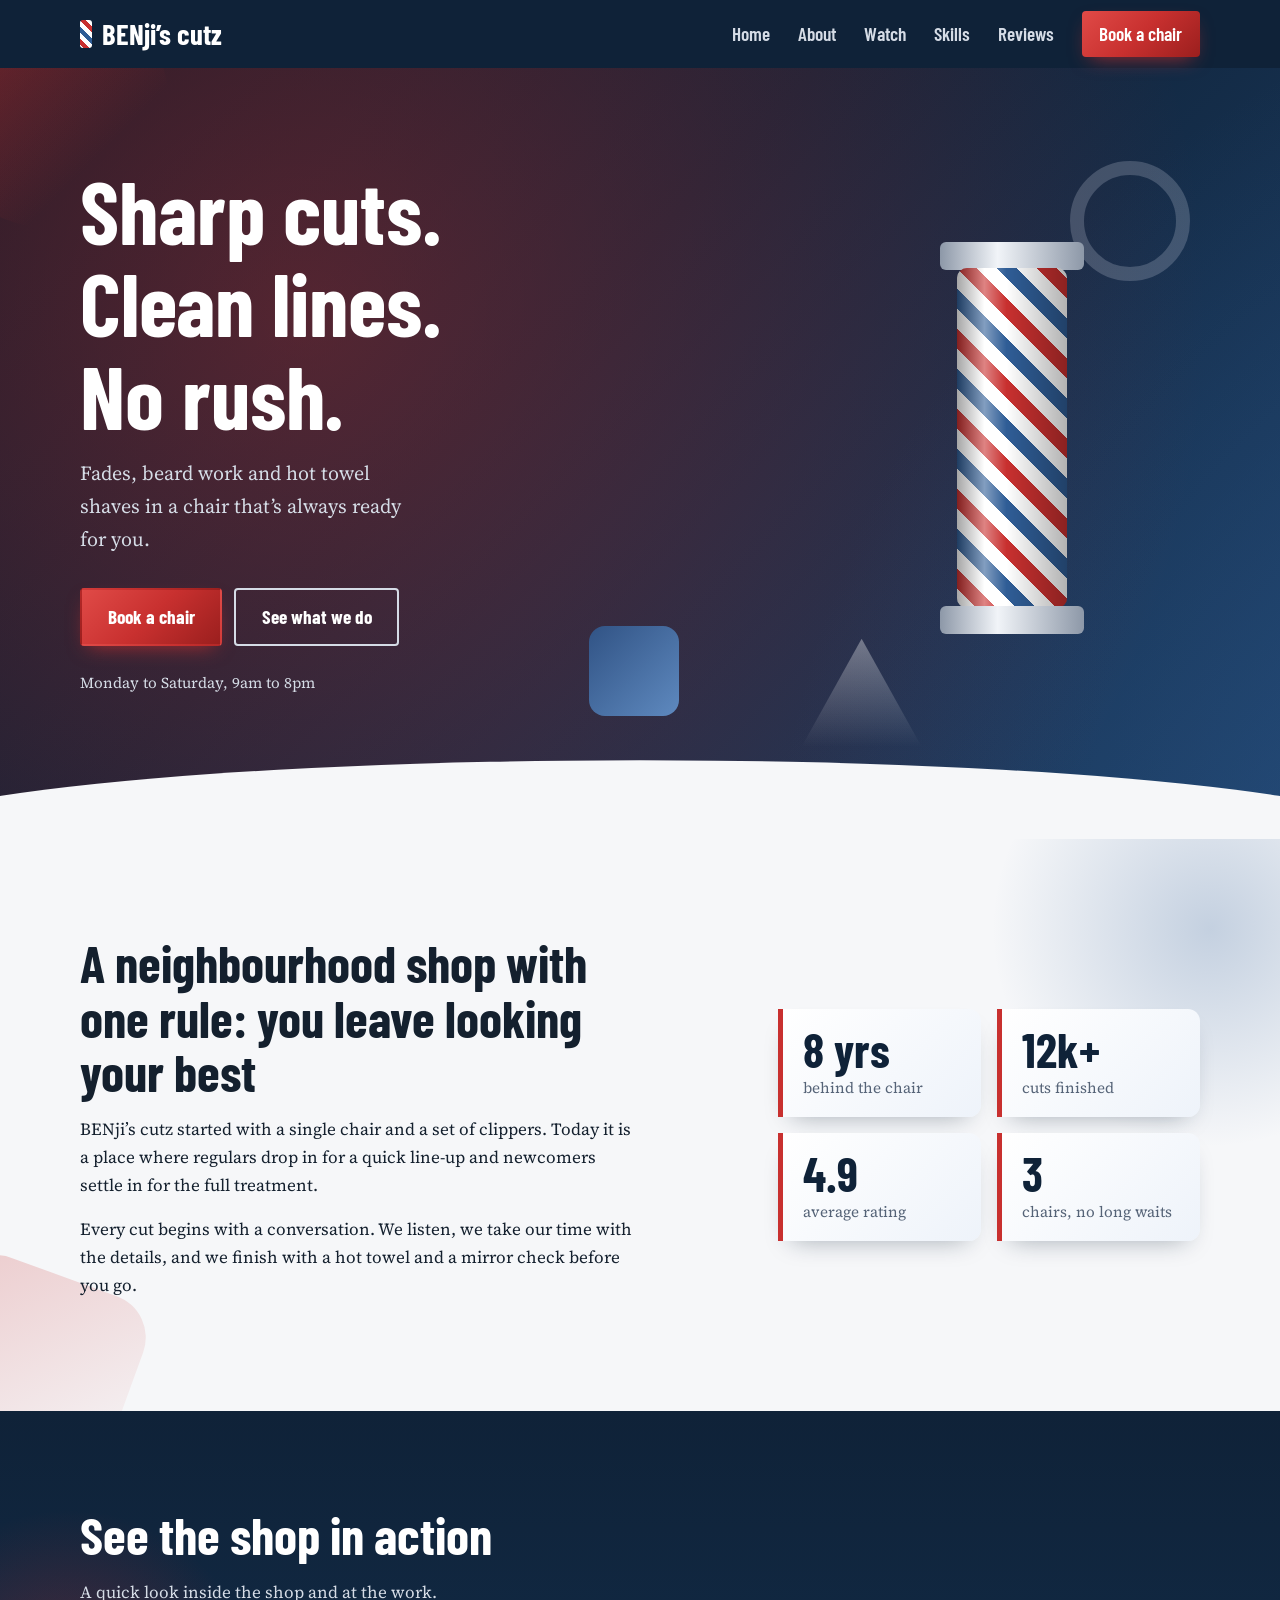
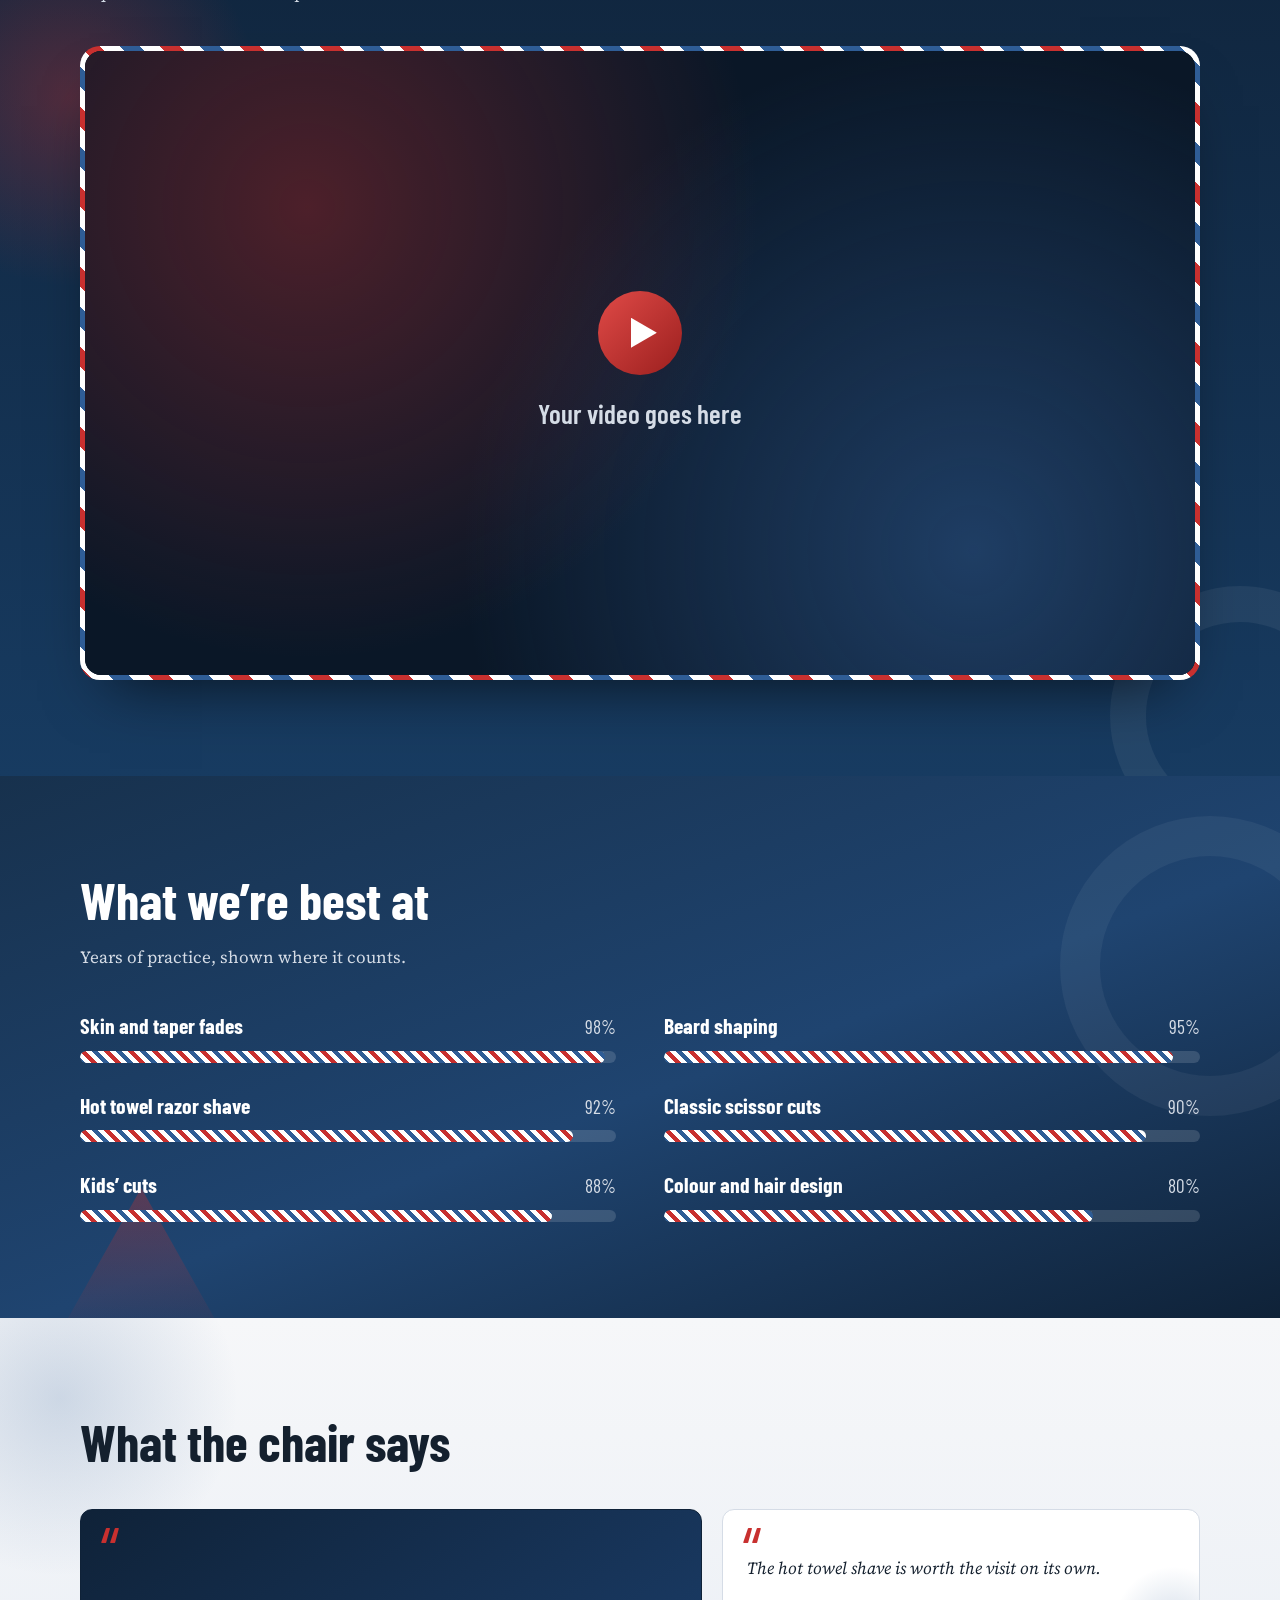
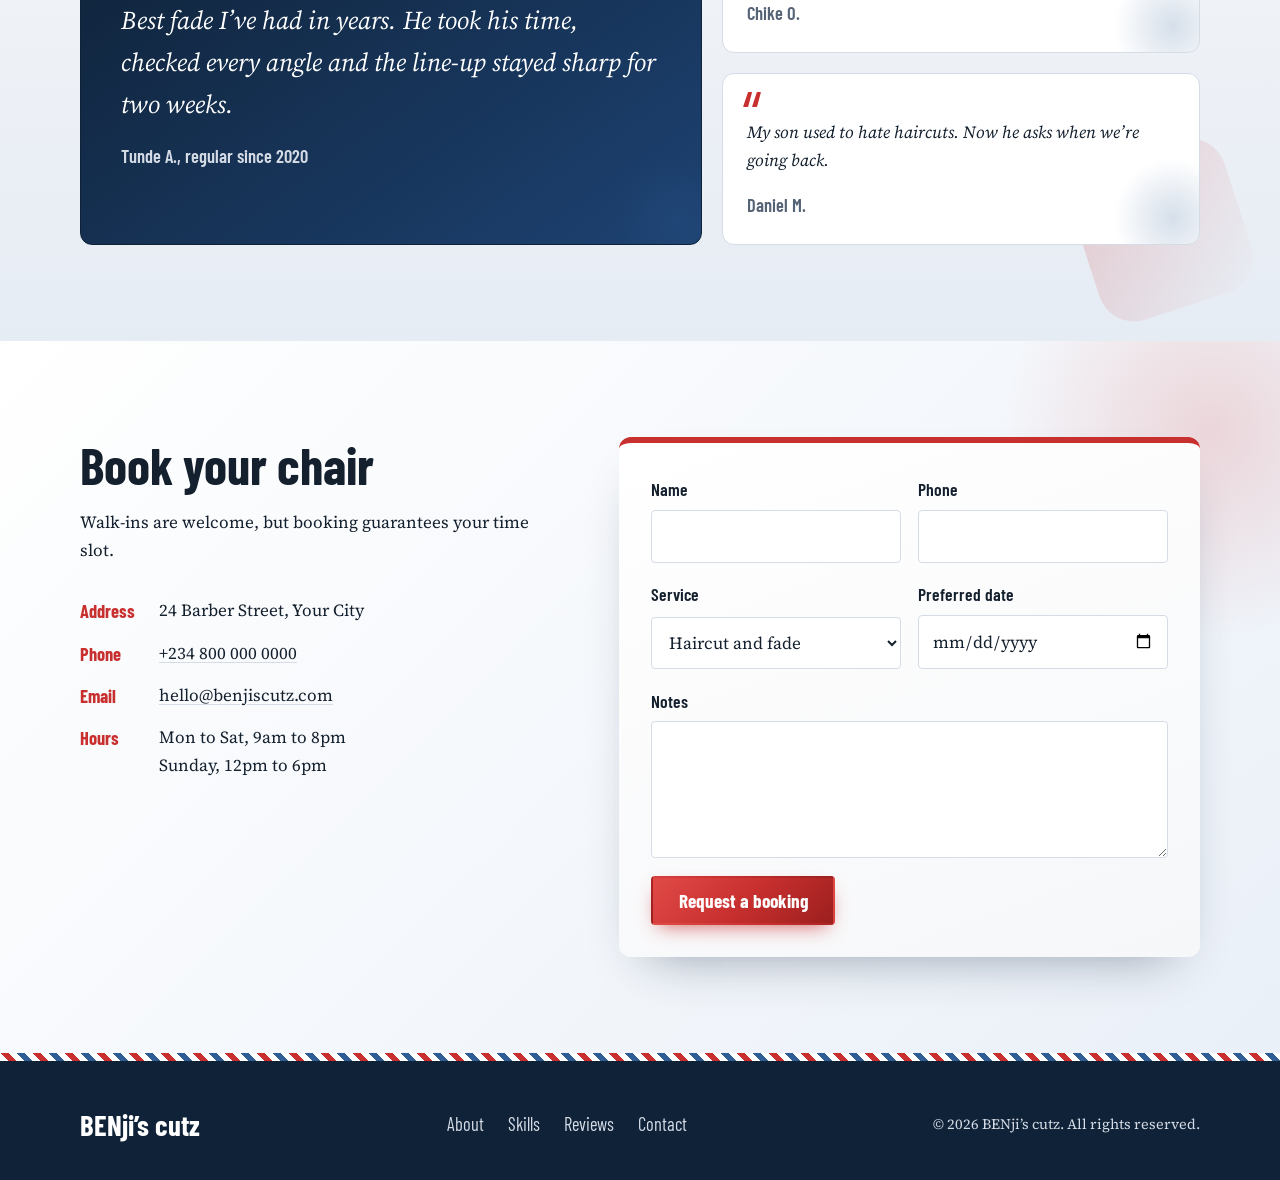
==== commit a3ccd0a0: "Update and rename BENji's Cutz to index.html BENji's Cut" ====
--- a/index.html
+++ b/index.html
@@ -1,791 +1,1223 @@
 <!DOCTYPE html>
 <html lang="en">
 <head>
-    <meta charset="UTF-8">
-    <meta name="viewport" content="width=device-width, initial-scale=1.0">
-    <meta name="description" content="Sunfresh Systems Nigeria Ltd provides CCTV installation, networking, electric fencing, home automation, and security technology solutions across Nigeria.">
-    <title>Sunfresh Systems Nigeria Ltd | Security & Technology Solutions</title>
-    <style>
-        :root {
-            --primary: #1e3c72;
-            --primary-dark: #0f254f;
-            --secondary: #2a5298;
-            --accent: #ffd700;
-            --accent-dark: #d4af00;
-            --bg-light: #f8f9fa;
-            --text: #1f2937;
-            --muted: #64748b;
-            --white: #ffffff;
-            --shadow: rgba(15, 37, 79, 0.12);
-        }
-
-        * { box-sizing: border-box; }
-
-        html { scroll-behavior: smooth; }
-
-        body {
-            margin: 0;
-            font-family: 'Segoe UI', Tahoma, Geneva, Verdana, sans-serif;
-            line-height: 1.6;
-            color: var(--text);
-            background: #fff;
-        }
-
-        a {
-            text-decoration: none;
-            color: inherit;
-        }
-
-        img, svg {
-            max-width: 100%;
-            display: block;
-        }
-
-        header {
-            position: fixed;
-            top: 0;
-            left: 0;
-            width: 100%;
-            z-index: 1000;
-            background: linear-gradient(135deg, var(--primary) 0%, var(--secondary) 100%);
-            color: var(--white);
-            box-shadow: 0 2px 10px rgba(0,0,0,0.1);
-        }
-
-        nav {
-            max-width: 1200px;
-            margin: 0 auto;
-            padding: 1rem 2rem;
-            display: flex;
-            align-items: center;
-            justify-content: space-between;
-            gap: 1rem;
-        }
-
-        .logo {
-            font-size: 1.5rem;
-            font-weight: 800;
-            letter-spacing: 0.05em;
-        }
-
-        .nav-links {
-            display: flex;
-            align-items: center;
-            gap: 2rem;
-            list-style: none;
-            margin: 0;
-            padding: 0;
-        }
-
-        .nav-links a {
-            color: var(--white);
-            font-weight: 600;
-            transition: color 0.3s ease;
-        }
-
-        .nav-links a:hover {
-            color: var(--accent);
-        }
-
-        .menu-toggle {
-            display: none;
-            background: transparent;
-            border: none;
-            color: var(--white);
-            font-size: 1.7rem;
-            cursor: pointer;
-        }
-
-        .hero {
-            background: linear-gradient(rgba(0,0,0,0.55), rgba(0,0,0,0.55)),
-                url('data:image/svg+xml,<svg xmlns="http://www.w3.org/2000/svg" viewBox="0 0 1200 600"><rect fill="%231e3c72" width="1200" height="600"/><circle cx="220" cy="140" r="120" fill="%232a5298" opacity="0.45"/><circle cx="980" cy="470" r="170" fill="%232a5298" opacity="0.35"/><circle cx="760" cy="150" r="80" fill="%23ffd700" opacity="0.18"/></svg>');
-            background-size: cover;
-            background-position: center;
-            color: var(--white);
-            text-align: center;
-            padding: 180px 2rem 110px;
-            margin-top: 65px;
-        }
-
-        .hero h1 {
-            font-size: clamp(2.2rem, 4vw, 3.5rem);
-            line-height: 1.2;
-            margin: 0 0 1rem;
-        }
-
-        .hero p {
-            font-size: clamp(1.05rem, 2vw, 1.35rem);
-            max-width: 850px;
-            margin: 0 auto 2rem;
-            color: rgba(255,255,255,0.9);
-        }
-
-        .hero-buttons {
-            display: flex;
-            justify-content: center;
-            gap: 1rem;
-            flex-wrap: wrap;
-        }
-
-        .btn {
-            display: inline-block;
-            padding: 1rem 2rem;
-            border-radius: 8px;
-            font-weight: 700;
-            transition: transform 0.2s ease, box-shadow 0.2s ease, background 0.2s ease;
-        }
-
-        .btn:hover {
-            transform: translateY(-2px);
-        }
-
-        .btn-primary {
-            background: var(--accent);
-            color: var(--primary);
-            box-shadow: 0 6px 16px rgba(255, 215, 0, 0.35);
-        }
-
-        .btn-secondary {
-            background: transparent;
-            color: var(--white);
-            border: 2px solid var(--white);
-        }
-
-        .btn-secondary:hover {
-            background: var(--white);
-            color: var(--primary);
-        }
-
-        .container {
-            max-width: 1200px;
-            margin: 0 auto;
-            padding: 4rem 2rem;
-        }
-
-        .section-title {
-            text-align: center;
-            font-size: clamp(2rem, 3vw, 2.6rem);
-            margin: 0 0 0.8rem;
-            color: var(--primary);
-        }
-
-        .section-subtitle {
-            text-align: center;
-            font-size: 1.08rem;
-            color: var(--muted);
-            margin: 0 auto 3rem;
-            max-width: 760px;
-        }
-
-        .services-grid,
-        .products-grid,
-        .portfolio-grid,
-        .testimonial-grid,
-        .contact-info-grid {
-            display: grid;
-            gap: 2rem;
-        }
-
-        .services-grid,
-        .products-grid,
-        .portfolio-grid,
-        .testimonial-grid {
-            grid-template-columns: repeat(auto-fit, minmax(260px, 1fr));
-        }
-
-        .contact-info-grid {
-            grid-template-columns: repeat(auto-fit, minmax(220px, 1fr));
-            margin-bottom: 3rem;
-        }
-
-        .service-card,
-        .product-card,
-        .testimonial-card,
-        .portfolio-item,
-        .contact-card {
-            background: var(--white);
-            border-radius: 14px;
-            box-shadow: 0 8px 24px var(--shadow);
-        }
-
-        .service-card,
-        .product-card,
-        .testimonial-card {
-            padding: 2rem;
-        }
-
-        .service-card {
-            transition: transform 0.25s ease, box-shadow 0.25s ease;
-        }
-
-        .service-card:hover,
-        .product-card:hover,
-        .portfolio-item:hover {
-            transform: translateY(-5px);
-            box-shadow: 0 12px 30px rgba(15, 37, 79, 0.16);
-        }
-
-        .service-icon {
-            font-size: 3rem;
-            margin-bottom: 1rem;
-        }
-
-        .service-card h3,
-        .product-card h3,
-        .portfolio-content h3,
-        .contact-card h3 {
-            margin: 0 0 0.75rem;
-            color: var(--primary);
-        }
-
-        .service-card p,
-        .product-card p,
-        .portfolio-content p,
-        .contact-card p,
-        .testimonial-text,
-        .about-text p {
-            color: var(--muted);
-            margin: 0;
-        }
-
-        .products-section,
-        .testimonials-section {
-            background: var(--bg-light);
-        }
-
-        .product-card {
-            border-left: 4px solid var(--accent);
-            transition: transform 0.25s ease, box-shadow 0.25s ease;
-        }
-
-        .portfolio-item {
-            overflow: hidden;
-            transition: transform 0.25s ease, box-shadow 0.25s ease;
-        }
-
-        .portfolio-image {
-            height: 200px;
-            display: flex;
-            align-items: center;
-            justify-content: center;
-            background: linear-gradient(135deg, var(--primary) 0%, var(--secondary) 100%);
-            color: var(--white);
-            font-size: 3rem;
-        }
-
-        .portfolio-content {
-            padding: 1.5rem;
-        }
-
-        .testimonial-card {
-            position: relative;
-            padding-top: 3rem;
-        }
-
-        .testimonial-card:before {
-            content: '“';
-            position: absolute;
-            top: 8px;
-            left: 18px;
-            font-size: 4rem;
-            color: var(--accent);
-            opacity: 0.35;
-            line-height: 1;
-        }
-
-        .testimonial-author {
-            margin-top: 1rem;
-            color: var(--primary);
-            font-weight: 700;
-        }
-
-        .about-content {
-            display: grid;
-            grid-template-columns: 1.15fr 0.85fr;
-            gap: 3rem;
-            align-items: center;
-        }
-
-        .about-text h2 {
-            margin: 0 0 1rem;
-            color: var(--primary);
-            font-size: clamp(1.8rem, 2.4vw, 2.5rem);
-        }
-
-        .about-features {
-            list-style: none;
-            padding: 0;
-            margin: 1.5rem 0 0;
-        }
-
-        .about-features li {
-            position: relative;
-            padding-left: 2rem;
-            margin-bottom: 0.8rem;
-            color: var(--text);
-            font-weight: 500;
-        }
-
-        .about-features li:before {
-            content: '✓';
-            position: absolute;
-            left: 0;
-            color: var(--accent-dark);
-            font-weight: 900;
-        }
-
-        .about-image svg {
-            width: 100%;
-            border-radius: 16px;
-            box-shadow: 0 10px 25px rgba(15, 37, 79, 0.12);
-        }
-
-        .contact-section {
-            background: var(--primary);
-            color: var(--white);
-        }
-
-        .contact-card {
-            background: rgba(255,255,255,0.08);
-            border: 1px solid rgba(255,255,255,0.12);
-            box-shadow: none;
-            padding: 1.5rem;
-            text-align: center;
-        }
-
-        .contact-card h3 {
-            color: var(--accent);
-        }
-
-        .contact-card p {
-            color: rgba(255,255,255,0.86);
-        }
-
-        .contact-form-container {
-            max-width: 650px;
-            margin: 0 auto;
-            background: rgba(255,255,255,0.08);
-            border: 1px solid rgba(255,255,255,0.12);
-            padding: 2rem;
-            border-radius: 14px;
-        }
-
-        .contact-form-container h3 {
-            text-align: center;
-            margin: 0 0 1.5rem;
-            color: var(--white);
-        }
-
-        .form-group {
-            margin-bottom: 1.5rem;
-        }
-
-        .form-group label {
-            display: block;
-            margin-bottom: 0.5rem;
-            color: var(--accent);
-            font-weight: 600;
-        }
-
-        .form-group input,
-        .form-group textarea {
-            width: 100%;
-            padding: 0.9rem 1rem;
-            border: none;
-            border-radius: 8px;
-            font: inherit;
-            background: rgba(255,255,255,0.95);
-            color: var(--text);
-        }
-
-        .form-group textarea {
-            min-height: 120px;
-            resize: vertical;
-        }
-
-        .submit-btn {
-            display: block;
-            width: 100%;
-            border: none;
-            border-radius: 8px;
-            background: var(--accent);
-            color: var(--primary);
-            font: inherit;
-            font-weight: 800;
-            padding: 1rem 2rem;
-            cursor: pointer;
-            transition: transform 0.2s ease, box-shadow 0.2s ease;
-        }
-
-        .submit-btn:hover {
-            transform: translateY(-2px);
-            box-shadow: 0 8px 20px rgba(255, 215, 0, 0.3);
-        }
-
-        footer {
-            background: #0d1b2a;
-            color: var(--white);
-            text-align: center;
-            padding: 2rem 1rem;
-        }
-
-        .whatsapp-float {
-            position: fixed;
-            right: 30px;
-            bottom: 30px;
-            width: 60px;
-            height: 60px;
-            display: flex;
-            align-items: center;
-            justify-content: center;
-            border-radius: 50%;
-            background: #25d366;
-            color: #fff;
-            font-size: 2rem;
-            box-shadow: 0 10px 25px rgba(37, 211, 102, 0.35);
-            z-index: 1000;
-            transition: transform 0.2s ease, box-shadow 0.2s ease;
-        }
-
-        .whatsapp-float:hover {
-            transform: scale(1.08);
-            box-shadow: 0 12px 28px rgba(37, 211, 102, 0.45);
-        }
-
-        @media (max-width: 768px) {
-            .menu-toggle {
-                display: block;
-            }
-
-            .nav-links {
-                display: none;
-                position: absolute;
-                top: 100%;
-                left: 0;
-                width: 100%;
-                flex-direction: column;
-                align-items: flex-start;
-                background: rgba(30, 60, 114, 0.98);
-                padding: 1rem 2rem 1.5rem;
-                gap: 1rem;
-            }
-
-            .nav-links.active {
-                display: flex;
-            }
-
-            .about-content {
-                grid-template-columns: 1fr;
-            }
-
-            .hero {
-                padding-top: 150px;
-            }
-
-            .whatsapp-float {
-                width: 52px;
-                height: 52px;
-                right: 20px;
-                bottom: 20px;
-                font-size: 1.7rem;
-            }
-        }
-    </style>
+  <meta charset="UTF-8">
+  <meta name="viewport" content="width=device-width, initial-scale=1">
+  <title>BENji’s cutz | Barber Shop</title>
+  <meta name="description" content="BENji’s cutz is a neighbourhood barber shop: sharp fades, beard shaping and hot towel shaves.">
+  <link rel="preconnect" href="https://fonts.googleapis.com">
+  <link rel="preconnect" href="https://fonts.gstatic.com" crossorigin>
+  <link href="https://fonts.googleapis.com/css2?family=Barlow+Condensed:wght@600;700&family=Source+Serif+4:ital,wght@0,400;0,600;1,400&display=swap" rel="stylesheet">
+<style>
+/* ==========================================================
+   BENji’s cutz
+   Mobile-first. Breakpoints: 640px (tablet), 768px (nav), 900px (desktop)
+   ========================================================== */
+
+:root {
+  --navy: #0f2238;
+  --navy-2: #17314d;
+  --red: #c8302f;
+  --blue: #2f5d96;
+  --chrome: #d5dce6;
+  --paper: #f6f7f9;
+  --white: #ffffff;
+  --ink: #14202e;
+  --muted: #556377;
+
+  --display: "Barlow Condensed", "Arial Narrow", Impact, sans-serif;
+  --body: "Source Serif 4", Georgia, serif;
+
+  /* Barber pole stripes: seamless when the tile is 80px and shifted by 80px */
+  --stripes: linear-gradient(
+    45deg,
+    var(--red) 0 12.5%, var(--white) 12.5% 25%,
+    var(--blue) 25% 37.5%, var(--white) 37.5% 50%,
+    var(--red) 50% 62.5%, var(--white) 62.5% 75%,
+    var(--blue) 75% 87.5%, var(--white) 87.5% 100%
+  );
+}
+
+/* ---------- Base ---------- */
+*, *::before, *::after { box-sizing: border-box; }
+
+html { scroll-behavior: smooth; }
+
+body {
+  margin: 0;
+  font-family: var(--body);
+  font-size: 1.0625rem;
+  line-height: 1.65;
+  color: var(--ink);
+  background: var(--white);
+}
+
+h1, h2, h3 {
+  font-family: var(--display);
+  font-weight: 700;
+  line-height: 1.05;
+  margin: 0 0 1rem;
+}
+
+h1 { font-size: clamp(2.75rem, 9vw, 5.5rem); }
+h2 { font-size: clamp(2rem, 5vw, 3.25rem); max-width: 22ch; }
+h3 { font-size: 1.35rem; margin: 0; }
+
+p { margin: 0 0 1rem; max-width: 62ch; }
+
+a { color: inherit; }
+
+img { max-width: 100%; display: block; }
+
+.wrap {
+  width: min(1120px, 100% - 2rem);
+  margin-inline: auto;
+}
+
+a:focus-visible,
+button:focus-visible,
+input:focus-visible,
+select:focus-visible,
+textarea:focus-visible {
+  outline: 3px solid var(--blue);
+  outline-offset: 3px;
+}
+
+/* ---------- Buttons ---------- */
+.btn {
+  display: inline-block;
+  font-family: var(--display);
+  font-size: 1.2rem;
+  font-weight: 700;
+  text-decoration: none;
+  padding: 0.7rem 1.6rem;
+  border: 2px solid transparent;
+  border-radius: 4px;
+  cursor: pointer;
+  transition: transform 0.2s ease, background-color 0.2s ease, color 0.2s ease;
+}
+
+.btn:hover { transform: translateY(-2px); }
+
+.btn-red { background: var(--red); color: var(--white); }
+.btn-red:hover { background: #a82524; }
+
+.btn-ghost { border-color: var(--chrome); color: var(--white); }
+.btn-ghost:hover { background: var(--white); color: var(--navy); }
+
+/* ---------- Navigation (Flexbox) ---------- */
+.site-header {
+  position: sticky;
+  top: 0;
+  z-index: 50;
+  background: var(--navy);
+  color: var(--white);
+}
+
+.nav {
+  display: flex;
+  align-items: center;
+  justify-content: space-between;
+  min-height: 68px;
+}
+
+.logo {
+  display: flex;
+  align-items: center;
+  gap: 0.6rem;
+  font-family: var(--display);
+  font-size: 1.8rem;
+  font-weight: 700;
+  text-decoration: none;
+  color: var(--white);
+}
+
+.logo::before {
+  content: "";
+  width: 12px;
+  height: 28px;
+  border-radius: 3px;
+  background: var(--stripes);
+  background-size: 24px 24px;
+}
+
+/* CSS-only mobile menu */
+.nav-toggle {
+  position: absolute;
+  opacity: 0;
+  pointer-events: none;
+}
+
+.hamburger {
+  display: grid;
+  place-items: center;
+  width: 44px;
+  height: 44px;
+  cursor: pointer;
+}
+
+.hamburger span,
+.hamburger span::before,
+.hamburger span::after {
+  display: block;
+  width: 24px;
+  height: 2px;
+  background: var(--white);
+  transition: transform 0.25s ease, background-color 0.25s ease;
+}
+
+.hamburger span { position: relative; }
+.hamburger span::before,
+.hamburger span::after { content: ""; position: absolute; left: 0; }
+.hamburger span::before { top: -7px; }
+.hamburger span::after { top: 7px; }
+
+.nav-toggle:checked + .hamburger span { background: transparent; }
+.nav-toggle:checked + .hamburger span::before { transform: translateY(7px) rotate(45deg); }
+.nav-toggle:checked + .hamburger span::after { transform: translateY(-7px) rotate(-45deg); }
+.nav-toggle:focus-visible + .hamburger { outline: 3px solid var(--blue); }
+
+.nav-links {
+  display: none;
+  flex-direction: column;
+  position: absolute;
+  top: 100%;
+  left: 0;
+  right: 0;
+  margin: 0;
+  padding: 0.5rem 1rem 1.25rem;
+  list-style: none;
+  background: var(--navy-2);
+}
+
+.nav-toggle:checked ~ .nav-links { display: flex; }
+
+.nav-links a {
+  display: block;
+  padding: 0.7rem 0;
+  font-family: var(--display);
+  font-size: 1.3rem;
+  font-weight: 600;
+  text-decoration: none;
+  color: var(--chrome);
+  transition: color 0.2s ease;
+}
+
+.nav-links a:hover { color: var(--white); }
+
+.nav-links .nav-cta {
+  margin-top: 0.5rem;
+  padding: 0.55rem 1.2rem;
+  text-align: center;
+  background: var(--red);
+  color: var(--white);
+  border-radius: 4px;
+}
+
+.nav-links .nav-cta:hover { background: #a82524; }
+
+/* ---------- Hero (Grid) ---------- */
+.hero {
+  position: relative;
+  overflow: hidden;
+  padding: clamp(3rem, 8vw, 6rem) 0;
+  color: var(--white);
+  background:
+    radial-gradient(ellipse at 85% 30%, rgba(47, 93, 150, 0.45), transparent 60%),
+    var(--navy);
+}
+
+.hero-grid {
+  display: grid;
+  gap: 3rem;
+  align-items: center;
+}
+
+.hero h1 { max-width: 11ch; }
+
+.lead {
+  font-size: 1.25rem;
+  color: var(--chrome);
+  max-width: 34ch;
+}
+
+.actions {
+  display: flex;
+  flex-wrap: wrap;
+  gap: 0.75rem;
+  margin: 2rem 0 1.5rem;
+}
+
+.hours { font-size: 0.95rem; color: var(--chrome); opacity: 0.85; }
+
+/* One orchestrated load sequence */
+.hero-copy > * {
+  animation: rise 0.8s cubic-bezier(0.2, 0.7, 0.2, 1) calc(var(--i) * 120ms) both;
+}
+
+@keyframes rise {
+  from { opacity: 0; transform: translateY(24px); }
+  to   { opacity: 1; transform: translateY(0); }
+}
+
+/* The barber pole: the one memorable element */
+.pole-wrap {
+  position: relative;
+  justify-self: center;
+  padding: 26px 0;
+}
+
+.pole-wrap::before,
+.pole-wrap::after {
+  content: "";
+  position: absolute;
+  left: 50%;
+  width: 128px;
+  height: 28px;
+  transform: translateX(-50%);
+  border-radius: 6px;
+  background: linear-gradient(90deg, #8d98a8, #f1f4f8 40%, #8d98a8);
+}
+
+.pole-wrap::before { top: 0; }
+.pole-wrap::after { bottom: 0; }
+
+.pole {
+  position: relative;
+  width: 96px;
+  height: 260px;
+  overflow: hidden;
+  border-radius: 10px;
+  background: var(--stripes);
+  background-size: 80px 80px;
+  animation: spin-pole 2s linear infinite;
+}
+
+.pole::after {
+  content: "";
+  position: absolute;
+  inset: 0;
+  background: linear-gradient(
+    90deg,
+    rgba(0, 0, 0, 0.35),
+    rgba(255, 255, 255, 0.4) 25%,
+    rgba(255, 255, 255, 0) 45%,
+    rgba(0, 0, 0, 0.3)
+  );
+}
+
+@keyframes spin-pole {
+  to { background-position: 0 -80px; }
+}
+
+/* ---------- Sections ---------- */
+.section {
+  padding: clamp(3.5rem, 8vw, 6rem) 0;
+  scroll-margin-top: 68px;
+}
+
+.section-intro { color: var(--chrome); margin-bottom: 2.5rem; }
+
+/* ---------- About (Grid) ---------- */
+.about { background: var(--paper); }
+
+.about-grid {
+  display: grid;
+  gap: 2.5rem;
+}
+
+.stats {
+  display: grid;
+  grid-template-columns: repeat(2, 1fr);
+  gap: 1rem;
+  margin: 0;
+  padding: 0;
+  list-style: none;
+  align-content: start;
+}
+
+.stats li {
+  padding: 1rem 1.25rem;
+  background: var(--white);
+  border-left: 5px solid var(--red);
+}
+
+.stats strong {
+  display: block;
+  font-family: var(--display);
+  font-size: clamp(2.2rem, 6vw, 3rem);
+  line-height: 1;
+  color: var(--navy);
+}
+
+.stats span { font-size: 0.95rem; color: var(--muted); }
+
+/* ---------- Skills (Grid) ---------- */
+.skills {
+  background: var(--navy-2);
+  color: var(--white);
+}
+
+.skills-grid {
+  display: grid;
+  gap: 1.75rem 3rem;
+}
+
+.skill-head {
+  display: flex;
+  justify-content: space-between;
+  align-items: baseline;
+  margin-bottom: 0.5rem;
+}
+
+.skill-head span {
+  font-family: var(--display);
+  font-size: 1.2rem;
+  color: var(--chrome);
+}
+
+.bar {
+  height: 12px;
+  overflow: hidden;
+  border-radius: 6px;
+  background: rgba(255, 255, 255, 0.14);
+}
+
+.bar span {
+  display: block;
+  height: 100%;
+  width: var(--level);
+  border-radius: 6px;
+  background: var(--stripes);
+  background-size: 24px 24px;
+  transform-origin: left center;
+  animation: fill-bar 1.3s cubic-bezier(0.2, 0.7, 0.2, 1) both;
+}
+
+@keyframes fill-bar {
+  from { transform: scaleX(0); }
+  to   { transform: scaleX(1); }
+}
+
+/* Fill the bars as they scroll into view where supported */
+@supports (animation-timeline: view()) {
+  .bar span {
+    animation: fill-bar linear both;
+    animation-timeline: view();
+    animation-range: entry 0% entry 90%;
+  }
+}
+
+/* ---------- Testimonials (Grid) ---------- */
+.testimonials { background: var(--paper); }
+
+.quotes {
+  display: grid;
+  gap: 1.25rem;
+  margin-top: 2.5rem;
+}
+
+.quote {
+  position: relative;
+  margin: 0;
+  padding: 2.75rem 1.5rem 1.5rem;
+  background: var(--white);
+  border: 1px solid var(--chrome);
+  border-radius: 4px;
+}
+
+.quote::before {
+  content: "\201C";
+  position: absolute;
+  top: 0.25rem;
+  left: 1.25rem;
+  font-family: var(--display);
+  font-size: 4.5rem;
+  line-height: 1;
+  color: var(--red);
+}
+
+.quote blockquote { margin: 0 0 1rem; font-style: italic; }
+
+.quote figcaption {
+  font-family: var(--display);
+  font-size: 1.15rem;
+  font-weight: 600;
+  color: var(--muted);
+}
+
+.quote-featured {
+  background: var(--navy);
+  border-color: var(--navy);
+  color: var(--white);
+}
+
+.quote-featured blockquote { font-size: 1.3rem; }
+.quote-featured figcaption { color: var(--chrome); }
+
+/* ---------- Contact (Grid) ---------- */
+.contact-grid {
+  display: grid;
+  gap: 3rem;
+}
+
+.details {
+  display: grid;
+  grid-template-columns: max-content 1fr;
+  gap: 0.75rem 1.5rem;
+  margin: 2rem 0 0;
+}
+
+.details dt {
+  font-family: var(--display);
+  font-size: 1.15rem;
+  font-weight: 700;
+  color: var(--red);
+}
+
+.details dd { margin: 0; }
+
+.details a { text-decoration-color: var(--chrome); text-underline-offset: 3px; }
+.details a:hover { text-decoration-color: var(--red); }
+
+.form {
+  display: grid;
+  gap: 1.1rem;
+  padding: 1.5rem;
+  background: var(--paper);
+  border-top: 6px solid var(--red);
+}
+
+.field-row {
+  display: grid;
+  gap: 1.1rem;
+}
+
+.field { display: grid; gap: 0.35rem; }
+
+.field label {
+  font-family: var(--display);
+  font-size: 1.1rem;
+  font-weight: 600;
+}
+
+.field input,
+.field select,
+.field textarea {
+  width: 100%;
+  padding: 0.7rem 0.8rem;
+  font: inherit;
+  color: var(--ink);
+  background: var(--white);
+  border: 1px solid var(--chrome);
+  border-radius: 4px;
+}
+
+.field textarea { resize: vertical; }
+
+.form .btn { justify-self: start; }
+
+/* ---------- Footer (Flexbox) ---------- */
+.footer {
+  position: relative;
+  padding: 3rem 0 2rem;
+  color: var(--chrome);
+  background: var(--navy);
+}
+
+.footer::before {
+  content: "";
+  position: absolute;
+  top: 0;
+  left: 0;
+  right: 0;
+  height: 8px;
+  background: var(--stripes);
+  background-size: 32px 32px;
+}
+
+.footer-inner {
+  display: flex;
+  flex-direction: column;
+  align-items: center;
+  gap: 1.25rem;
+  text-align: center;
+}
+
+.footer-logo {
+  margin: 0;
+  font-family: var(--display);
+  font-size: 1.8rem;
+  font-weight: 700;
+  color: var(--white);
+}
+
+.footer-links {
+  display: flex;
+  flex-wrap: wrap;
+  justify-content: center;
+  gap: 0.5rem 1.5rem;
+  margin: 0;
+  padding: 0;
+  list-style: none;
+}
+
+.footer-links a {
+  font-family: var(--display);
+  font-size: 1.15rem;
+  text-decoration: none;
+  transition: color 0.2s ease;
+}
+
+.footer-links a:hover { color: var(--white); }
+
+.copy { margin: 0; font-size: 0.9rem; }
+
+/* ==========================================================
+   Tablet: 640px and up
+   ========================================================== */
+@media (min-width: 640px) {
+  .skills-grid { grid-template-columns: repeat(2, 1fr); }
+  .quotes { grid-template-columns: repeat(2, 1fr); }
+  .quote-featured { grid-column: 1 / -1; }
+  .field-row { grid-template-columns: repeat(2, 1fr); }
+  .form { padding: 2rem; }
+}
+
+/* ==========================================================
+   Nav switches to a horizontal bar: 768px and up
+   ========================================================== */
+@media (min-width: 768px) {
+  .hamburger { display: none; }
+
+  .nav-links {
+    display: flex;
+    flex-direction: row;
+    align-items: center;
+    gap: 1.75rem;
+    position: static;
+    padding: 0;
+    background: none;
+  }
+
+  .nav-links a { padding: 0.25rem 0; font-size: 1.2rem; }
+  .nav-links .nav-cta { margin: 0; padding: 0.45rem 1.1rem; }
+}
+
+/* ==========================================================
+   Desktop: 900px and up
+   ========================================================== */
+@media (min-width: 900px) {
+  .hero-grid { grid-template-columns: 1.3fr 0.7fr; }
+  .pole { height: 340px; width: 110px; }
+  .pole-wrap::before,
+  .pole-wrap::after { width: 144px; }
+
+  .about-grid { grid-template-columns: 1.2fr 0.8fr; gap: 4rem; align-items: center; }
+
+  .quotes { grid-template-columns: 1.3fr 1fr; }
+  .quote-featured { grid-column: auto; grid-row: span 2; display: flex; flex-direction: column; justify-content: center; padding: 3.5rem 2.5rem 2.5rem; }
+  .quote-featured blockquote { font-size: 1.6rem; }
+
+  .contact-grid { grid-template-columns: 0.9fr 1.1fr; gap: 4rem; align-items: start; }
+
+  .footer-inner {
+    flex-direction: row;
+    justify-content: space-between;
+    text-align: left;
+  }
+}
+
+/* ---------- Reduced motion ---------- */
+@media (prefers-reduced-motion: reduce) {
+  html { scroll-behavior: auto; }
+  *, *::before, *::after {
+    animation: none !important;
+    transition: none !important;
+  }
+}
+
+/* ==========================================================
+   Dynamic layer: gradients, floating shapes, video
+   ========================================================== */
+
+/* ---------- Hero: drifting gradient + shapes + curved edge ---------- */
+.hero {
+  padding-bottom: clamp(5rem, 11vw, 8rem);
+  background:
+    radial-gradient(circle at 15% 20%, rgba(200, 48, 47, 0.38), transparent 45%),
+    radial-gradient(circle at 85% 70%, rgba(47, 93, 150, 0.6), transparent 50%),
+    linear-gradient(135deg, #0a1727, var(--navy) 40%, #1d3f66 100%);
+  background-size: 160% 160%, 160% 160%, 100% 100%;
+  animation: hero-drift 14s ease-in-out infinite alternate;
+}
+
+@keyframes hero-drift {
+  from { background-position: 0% 0%, 100% 100%, 0 0; }
+  to   { background-position: 100% 100%, 0% 0%, 0 0; }
+}
+
+.hero > .wrap { position: relative; z-index: 1; }
+
+.hero::after {
+  content: "";
+  position: absolute;
+  left: 0;
+  right: 0;
+  bottom: -1px;
+  height: clamp(40px, 7vw, 80px);
+  background: var(--paper);
+  clip-path: ellipse(60% 100% at 50% 100%);
+}
+
+.shapes {
+  position: absolute;
+  inset: 0;
+  pointer-events: none;
+}
+
+.shape {
+  position: absolute;
+  display: block;
+  animation: float 9s ease-in-out infinite alternate;
+}
+
+.s1 {
+  width: 240px;
+  height: 240px;
+  top: -80px;
+  left: -70px;
+  border-radius: 50%;
+  background: linear-gradient(135deg, var(--red), transparent 70%);
+  opacity: 0.55;
+}
+
+.s2 {
+  width: 120px;
+  height: 120px;
+  top: 12%;
+  right: 7%;
+  border: 14px solid rgba(213, 220, 230, 0.22);
+  border-radius: 50%;
+  animation-duration: 11s;
+}
+
+.s3 {
+  width: 90px;
+  height: 90px;
+  left: 46%;
+  bottom: 16%;
+  border-radius: 16px;
+  background: linear-gradient(135deg, var(--blue), #6aa0dd);
+  opacity: 0.8;
+  animation-name: float-spin;
+  animation-duration: 13s;
+}
+
+.s4 {
+  width: 120px;
+  height: 108px;
+  right: 28%;
+  bottom: 12%;
+  clip-path: polygon(50% 0, 100% 100%, 0 100%);
+  background: linear-gradient(180deg, rgba(255, 255, 255, 0.35), rgba(255, 255, 255, 0));
+  animation-duration: 10s;
+}
+
+@keyframes float {
+  from { translate: 0 0; }
+  to   { translate: 0 -28px; }
+}
+
+@keyframes float-spin {
+  from { rotate: 25deg; translate: 0 0; }
+  to   { rotate: 115deg; translate: 0 -26px; }
+}
+
+/* ---------- Gradient buttons ---------- */
+.btn-red,
+.nav-links .nav-cta {
+  background: linear-gradient(135deg, #e04a47, var(--red) 50%, #9b1f1e);
+  box-shadow: 0 8px 20px -8px rgba(200, 48, 47, 0.8);
+}
+
+.btn-red:hover,
+.nav-links .nav-cta:hover {
+  background: linear-gradient(135deg, #c8302f, #8f1c1b);
+}
+
+/* ---------- Section backgrounds with gradient blobs ---------- */
+.section { position: relative; overflow: hidden; }
+.section > .wrap { position: relative; z-index: 1; }
+
+.section::before,
+.section::after {
+  content: "";
+  position: absolute;
+  pointer-events: none;
+}
+
+.about::before {
+  width: 440px;
+  height: 440px;
+  right: -150px;
+  top: -130px;
+  border-radius: 50%;
+  background: radial-gradient(circle, rgba(47, 93, 150, 0.25), transparent 70%);
+}
+
+.about::after {
+  width: 200px;
+  height: 200px;
+  left: -70px;
+  bottom: -60px;
+  border-radius: 44px;
+  rotate: 20deg;
+  background: linear-gradient(135deg, rgba(200, 48, 47, 0.22), transparent);
+}
+
+.video {
+  color: var(--white);
+  background: linear-gradient(180deg, #0f2238, #173b61);
+}
+
+.video::before {
+  width: 380px;
+  height: 380px;
+  left: -120px;
+  top: 10%;
+  border-radius: 50%;
+  background: radial-gradient(circle, rgba(200, 48, 47, 0.35), transparent 70%);
+}
+
+.video::after {
+  width: 260px;
+  height: 260px;
+  right: -90px;
+  bottom: -70px;
+  border: 36px solid rgba(255, 255, 255, 0.06);
+  border-radius: 50%;
+}
+
+.skills {
+  background: linear-gradient(160deg, var(--navy-2) 0%, #1f4470 55%, var(--navy) 100%);
+}
+
+.skills::before {
+  width: 300px;
+  height: 300px;
+  right: -80px;
+  top: 40px;
+  border: 40px solid rgba(255, 255, 255, 0.05);
+  border-radius: 50%;
+}
+
+.skills::after {
+  width: 180px;
+  height: 160px;
+  left: 4%;
+  bottom: -30px;
+  clip-path: polygon(50% 0, 100% 100%, 0 100%);
+  background: linear-gradient(180deg, rgba(200, 48, 47, 0.35), transparent);
+}
+
+.testimonials {
+  background: linear-gradient(180deg, var(--paper), #e6ecf4);
+}
+
+.testimonials::before {
+  width: 360px;
+  height: 360px;
+  left: -120px;
+  top: -100px;
+  border-radius: 50%;
+  background: radial-gradient(circle, rgba(47, 93, 150, 0.2), transparent 70%);
+}
+
+.testimonials::after {
+  width: 160px;
+  height: 160px;
+  right: 3%;
+  bottom: 5%;
+  border-radius: 36px;
+  rotate: -18deg;
+  background: linear-gradient(135deg, rgba(200, 48, 47, 0.2), transparent);
+}
+
+.contact {
+  background: linear-gradient(135deg, #ffffff 0%, #eaf0f8 100%);
+}
+
+.contact::before {
+  width: 420px;
+  height: 420px;
+  right: -140px;
+  top: -120px;
+  border-radius: 50%;
+  background: radial-gradient(circle, rgba(200, 48, 47, 0.16), transparent 70%);
+}
+
+/* ---------- Cards pick up depth ---------- */
+.stats li {
+  background: linear-gradient(135deg, #ffffff, #eef3fa);
+  border-radius: 0 12px 12px 0;
+  box-shadow: 0 12px 26px -14px rgba(15, 34, 56, 0.4);
+  transition: translate 0.25s ease, box-shadow 0.25s ease;
+}
+
+.stats li:hover {
+  translate: 0 -4px;
+  box-shadow: 0 18px 30px -14px rgba(15, 34, 56, 0.5);
+}
+
+.quote {
+  overflow: hidden;
+  border-radius: 12px;
+  transition: translate 0.25s ease, box-shadow 0.25s ease;
+}
+
+.quote::after {
+  content: "";
+  position: absolute;
+  right: -34px;
+  bottom: -34px;
+  width: 120px;
+  height: 120px;
+  border-radius: 50%;
+  background: radial-gradient(circle, rgba(47, 93, 150, 0.2), transparent 70%);
+}
+
+.quote:hover {
+  translate: 0 -6px;
+  box-shadow: 0 20px 34px -18px rgba(15, 34, 56, 0.45);
+}
+
+.quote-featured {
+  background: linear-gradient(145deg, var(--navy), #1d4272);
+}
+
+.form {
+  border-radius: 12px;
+  background: linear-gradient(160deg, #ffffff, var(--paper));
+  box-shadow: 0 24px 50px -28px rgba(15, 34, 56, 0.45);
+}
+
+/* ---------- Video block ---------- */
+.video-frame {
+  padding: 5px;
+  border-radius: 20px;
+  background: var(--stripes);
+  background-size: 80px 80px;
+  animation: spin-pole 3s linear infinite;
+  box-shadow: 0 30px 60px -30px rgba(0, 0, 0, 0.7);
+}
+
+.video-inner {
+  position: relative;
+  aspect-ratio: 16 / 9;
+  overflow: hidden;
+  border-radius: 16px;
+  background: #0a1727;
+}
+
+.video-inner video,
+.video-inner iframe {
+  display: block;
+  width: 100%;
+  height: 100%;
+  border: 0;
+  object-fit: cover;
+}
+
+.video-placeholder {
+  position: absolute;
+  inset: 0;
+  display: grid;
+  place-content: center;
+  justify-items: center;
+  gap: 1rem;
+  text-align: center;
+  background:
+    radial-gradient(circle at 20% 25%, rgba(200, 48, 47, 0.35), transparent 45%),
+    radial-gradient(circle at 80% 80%, rgba(47, 93, 150, 0.55), transparent 50%),
+    #0a1727;
+}
+
+.video-placeholder p {
+  margin: 0;
+  font-family: var(--display);
+  font-size: clamp(1.2rem, 3vw, 1.7rem);
+  font-weight: 600;
+  color: var(--chrome);
+}
+
+.play {
+  position: relative;
+  width: 84px;
+  height: 84px;
+  border-radius: 50%;
+  background: linear-gradient(135deg, #e04a47, #9b1f1e);
+  animation: pulse 2s ease-out infinite;
+}
+
+.play::after {
+  content: "";
+  position: absolute;
+  left: 50%;
+  top: 50%;
+  width: 26px;
+  height: 30px;
+  translate: -35% -50%;
+  background: var(--white);
+  clip-path: polygon(0 0, 100% 50%, 0 100%);
+}
+
+@keyframes pulse {
+  from { box-shadow: 0 0 0 0 rgba(224, 74, 71, 0.6); }
+  to   { box-shadow: 0 0 0 30px rgba(224, 74, 71, 0); }
+}
+
+/* ---------- Small screens: scale shapes down ---------- */
+@media (max-width: 639px) {
+  .s1 { width: 160px; height: 160px; }
+  .s2 { width: 80px; height: 80px; border-width: 10px; }
+  .s3 { width: 60px; height: 60px; left: 12%; }
+  .s4 { width: 80px; height: 72px; }
+  .play { width: 64px; height: 64px; }
+  .play::after { width: 20px; height: 24px; }
+}
+</style>
 </head>
 <body>
-    <a href="https://wa.me/2348012345678" class="whatsapp-float" target="_blank" rel="noopener noreferrer" aria-label="Chat on WhatsApp">💬</a>
-
-    <header>
-        <nav>
-            <div class="logo">SUNFRESH SYSTEMS</div>
-            <button class="menu-toggle" type="button" aria-label="Toggle menu" onclick="toggleMenu()">☰</button>
-            <ul class="nav-links" id="navLinks">
-                <li><a href="#home">Home</a></li>
-                <li><a href="#services">Services</a></li>
-                <li><a href="#products">Products</a></li>
-                <li><a href="#portfolio">Portfolio</a></li>
-                <li><a href="#about">About</a></li>
-                <li><a href="#contact">Contact</a></li>
-            </ul>
-        </nav>
-    </header>
-
+
+  <!-- NAVIGATION -->
+  <header class="site-header">
+    <nav class="nav wrap" aria-label="Main">
+      <a href="#home" class="logo">BENji’s cutz</a>
+
+      <input type="checkbox" id="nav-toggle" class="nav-toggle" aria-label="Toggle menu">
+      <label for="nav-toggle" class="hamburger" aria-hidden="true"><span></span></label>
+
+      <ul class="nav-links">
+        <li><a href="#home">Home</a></li>
+        <li><a href="#about">About</a></li>
+        <li><a href="#video">Watch</a></li>
+        <li><a href="#skills">Skills</a></li>
+        <li><a href="#testimonials">Reviews</a></li>
+        <li><a href="#contact" class="nav-cta">Book a chair</a></li>
+      </ul>
+    </nav>
+  </header>
+
+  <main>
+    <!-- HERO -->
     <section class="hero" id="home">
-        <h1>Professional Security Technology Solutions</h1>
-        <p>Your trusted partner for CCTV Installation, Computer Networking, Electric Fencing, and Home Automation across Nigeria.</p>
-        <div class="hero-buttons">
-            <a href="#contact" class="btn btn-primary">Request a Quote</a>
-            <a href="https://wa.me/2348012345678" class="btn btn-secondary" target="_blank" rel="noopener noreferrer">WhatsApp Us</a>
+      <div class="shapes" aria-hidden="true">
+        <span class="shape s1"></span>
+        <span class="shape s2"></span>
+        <span class="shape s3"></span>
+        <span class="shape s4"></span>
+      </div>
+
+      <div class="wrap hero-grid">
+        <div class="hero-copy">
+          <h1 style="--i:0">Sharp cuts. Clean lines. No rush.</h1>
+          <p class="lead" style="--i:1">Fades, beard work and hot towel shaves in a chair that’s always ready for you.</p>
+          <div class="actions" style="--i:2">
+            <a href="#contact" class="btn btn-red">Book a chair</a>
+            <a href="#skills" class="btn btn-ghost">See what we do</a>
+          </div>
+          <p class="hours" style="--i:3">Monday to Saturday, 9am to 8pm</p>
         </div>
+
+        <div class="pole-wrap" aria-hidden="true">
+          <div class="pole"></div>
+        </div>
+      </div>
     </section>
 
-    <section class="container" id="services">
-        <h2 class="section-title">Our Services</h2>
-        <p class="section-subtitle">Comprehensive security and technology solutions tailored to your needs.</p>
-        <div class="services-grid">
-            <div class="service-card">
-                <div class="service-icon">📹</div>
-                <h3>CCTV Installation</h3>
-                <p>Professional installation of high-quality Closed Circuit Television systems for homes, offices, and commercial properties.</p>
+    <!-- ABOUT -->
+    <section class="section about" id="about">
+      <div class="wrap about-grid">
+        <div>
+          <h2>A neighbourhood shop with one rule: you leave looking your best</h2>
+          <p>BENji’s cutz started with a single chair and a set of clippers. Today it is a place where regulars drop in for a quick line-up and newcomers settle in for the full treatment.</p>
+          <p>Every cut begins with a conversation. We listen, we take our time with the details, and we finish with a hot towel and a mirror check before you go.</p>
+        </div>
+
+        <ul class="stats">
+          <li><strong>8 yrs</strong><span>behind the chair</span></li>
+          <li><strong>12k+</strong><span>cuts finished</span></li>
+          <li><strong>4.9</strong><span>average rating</span></li>
+          <li><strong>3</strong><span>chairs, no long waits</span></li>
+        </ul>
+      </div>
+    </section>
+
+    <!-- VIDEO -->
+    <section class="section video" id="video">
+      <div class="wrap">
+        <h2>See the shop in action</h2>
+        <p class="section-intro">A quick look inside the shop and at the work.</p>
+
+        <div class="video-frame">
+          <div class="video-inner">
+
+            <!--
+              HOW TO ADD YOUR VIDEO
+              1. Put your file in a "video" folder next to index.html (for example video/shop.mp4).
+              2. Delete the <div class="video-placeholder"> block below.
+              3. Remove the comment markers around the <video> tag.
+              (Optional) Add a poster image: poster="video/poster.jpg"
+
+              <video controls preload="metadata" playsinline>
+                <source src="video/shop.mp4" type="video/mp4">
+                Your browser does not support the video tag.
+              </video>
+
+              To use a YouTube or Vimeo video instead, replace the <video> tag with an
+              <iframe src="YOUR_EMBED_LINK" allowfullscreen></iframe>
+            -->
+
+            <div class="video-placeholder">
+              <span class="play" aria-hidden="true"></span>
+              <p>Your video goes here</p>
             </div>
 
-            <div class="service-card">
-                <div class="service-icon">🔧</div>
-                <h3>CCTV Maintenance</h3>
-                <p>Regular maintenance and repair services to ensure your security systems operate at peak performance.</p>
+          </div>
+        </div>
+      </div>
+    </section>
+
+    <!-- SKILLS -->
+    <section class="section skills" id="skills">
+      <div class="wrap">
+        <h2>What we’re best at</h2>
+        <p class="section-intro">Years of practice, shown where it counts.</p>
+
+        <div class="skills-grid">
+          <div class="skill">
+            <div class="skill-head"><h3>Skin and taper fades</h3><span>98%</span></div>
+            <div class="bar"><span style="--level:98%"></span></div>
+          </div>
+          <div class="skill">
+            <div class="skill-head"><h3>Beard shaping</h3><span>95%</span></div>
+            <div class="bar"><span style="--level:95%"></span></div>
+          </div>
+          <div class="skill">
+            <div class="skill-head"><h3>Hot towel razor shave</h3><span>92%</span></div>
+            <div class="bar"><span style="--level:92%"></span></div>
+          </div>
+          <div class="skill">
+            <div class="skill-head"><h3>Classic scissor cuts</h3><span>90%</span></div>
+            <div class="bar"><span style="--level:90%"></span></div>
+          </div>
+          <div class="skill">
+            <div class="skill-head"><h3>Kids’ cuts</h3><span>88%</span></div>
+            <div class="bar"><span style="--level:88%"></span></div>
+          </div>
+          <div class="skill">
+            <div class="skill-head"><h3>Colour and hair design</h3><span>80%</span></div>
+            <div class="bar"><span style="--level:80%"></span></div>
+          </div>
+        </div>
+      </div>
+    </section>
+
+    <!-- TESTIMONIALS -->
+    <section class="section testimonials" id="testimonials">
+      <div class="wrap">
+        <h2>What the chair says</h2>
+
+        <div class="quotes">
+          <figure class="quote quote-featured">
+            <blockquote>Best fade I’ve had in years. He took his time, checked every angle and the line-up stayed sharp for two weeks.</blockquote>
+            <figcaption>Tunde A., regular since 2020</figcaption>
+          </figure>
+          <figure class="quote">
+            <blockquote>The hot towel shave is worth the visit on its own.</blockquote>
+            <figcaption>Chike O.</figcaption>
+          </figure>
+          <figure class="quote">
+            <blockquote>My son used to hate haircuts. Now he asks when we’re going back.</blockquote>
+            <figcaption>Daniel M.</figcaption>
+          </figure>
+        </div>
+      </div>
+    </section>
+
+    <!-- CONTACT -->
+    <section class="section contact" id="contact">
+      <div class="wrap contact-grid">
+        <div class="contact-info">
+          <h2>Book your chair</h2>
+          <p>Walk-ins are welcome, but booking guarantees your time slot.</p>
+
+          <dl class="details">
+            <dt>Address</dt>
+            <dd>24 Barber Street, Your City</dd>
+            <dt>Phone</dt>
+            <dd><a href="tel:+2348000000000">+234 800 000 0000</a></dd>
+            <dt>Email</dt>
+            <dd><a href="mailto:hello@benjiscutz.com">hello@benjiscutz.com</a></dd>
+            <dt>Hours</dt>
+            <dd>Mon to Sat, 9am to 8pm<br>Sunday, 12pm to 6pm</dd>
+          </dl>
+        </div>
+
+        <form class="form" action="#" method="post">
+          <div class="field-row">
+            <div class="field">
+              <label for="name">Name</label>
+              <input id="name" name="name" type="text" autocomplete="name" required>
             </div>
-
-            <div class="service-card">
-                <div class="service-icon">⬆️</div>
-                <h3>System Upgrades</h3>
-                <p>Upgrade your existing CCTV systems with the latest technology for enhanced security coverage and reliability.</p>
+            <div class="field">
+              <label for="phone">Phone</label>
+              <input id="phone" name="phone" type="tel" autocomplete="tel" required>
             </div>
-
-            <div class="service-card">
-                <div class="service-icon">🌐</div>
-                <h3>Computer Networking</h3>
-                <p>Design and deployment of robust network infrastructure for businesses, homes, and organizations.</p>
+          </div>
+
+          <div class="field-row">
+            <div class="field">
+              <label for="service">Service</label>
+              <select id="service" name="service">
+                <option>Haircut and fade</option>
+                <option>Beard shaping</option>
+                <option>Hot towel shave</option>
+                <option>Kids’ cut</option>
+                <option>Colour and design</option>
+              </select>
             </div>
-
-            <div class="service-card">
-                <div class="service-icon">🚪</div>
-                <h3>Video Door Installation</h3>
-                <p>Smart video doorbell systems to improve home and office security with remote monitoring access.</p>
+            <div class="field">
+              <label for="date">Preferred date</label>
+              <input id="date" name="date" type="date">
             </div>
-
-            <div class="service-card">
-                <div class="service-icon">⚡</div>
-                <h3>Electric Fencing</h3>
-                <p>Installation of secure electric perimeter fencing to protect residential, commercial, and industrial property.</p>
-            </div>
-
-            <div class="service-card">
-                <div class="service-icon">🏠</div>
-                <h3>Home Automation</h3>
-                <p>Smart solutions for lighting, climate, security systems, and energy efficiency in modern spaces.</p>
-            </div>
-
-            <div class="service-card">
-                <div class="service-icon">📦</div>
-                <h3>Equipment Procurement</h3>
-                <p>Reliable supply of genuine security and networking equipment from trusted global brands.</p>
-            </div>
-        </div>
+          </div>
+
+          <div class="field">
+            <label for="message">Notes</label>
+            <textarea id="message" name="message" rows="4"></textarea>
+          </div>
+
+          <button type="submit" class="btn btn-red">Request a booking</button>
+        </form>
+      </div>
     </section>
-
-    <section class="products-section" id="products">
-        <div class="container">
-            <h2 class="section-title">Products & Equipment</h2>
-            <p class="section-subtitle">Quality products from trusted manufacturers and suppliers.</p>
-            <div class="products-grid">
-                <div class="product-card">
-                    <h3>CCTV Cameras</h3>
-                    <p>High-resolution IP cameras, analog cameras, dome cameras, bullet cameras, and PTZ models for all surveillance needs.</p>
-                </div>
-
-                <div class="product-card">
-                    <h3>CCTV Servers</h3>
-                    <p>Network Video Recorders (NVR) and Digital Video Recorders (DVR) with advanced storage and processing features.</p>
-                </div>
-
-                <div class="product-card">
-                    <h3>Video Door Systems</h3>
-                    <p>Smart intercom and video doorbell systems with HD video, two-way audio, and mobile app support.</p>
-                </div>
-
-                <div class="product-card">
-                    <h3>Computer Servers</h3>
-                    <p>Enterprise-grade servers for network infrastructure, centralized management, and business data storage.</p>
-                </div>
-
-                <div class="product-card">
-                    <h3>RJ45 Connectors</h3>
-                    <p>High-quality ethernet connectors, patch leads, and termination tools for dependable connectivity.</p>
-                </div>
-
-                <div class="product-card">
-                    <h3>Media Converters</h3>
-                    <p>Fiber-to-Ethernet media conversion solutions for extending network reach and broad compatibility.</p>
-                </div>
-
-                <div class="product-card">
-                    <h3>Electric Fencing Wires</h3>
-                    <p>Galvanized and aluminum fencing wires, energizers, insulators, and complete perimeter security systems.</p>
-                </div>
-
-                <div class="product-card">
-                    <h3>Fiber Optic Cables</h3>
-                    <p>Single-mode and multi-mode fiber solutions for secure, high-speed data transmission and connectivity.</p>
-                </div>
-            </div>
-        </div>
-    </section>
-
-    <section class="portfolio-section" id="portfolio">
-        <div class="container">
-            <h2 class="section-title">Our Portfolio</h2>
-            <p class="section-subtitle">Recent projects and installations across Nigeria.</p>
-            <div class="portfolio-grid">
-                <div class="portfolio-item">
-                    <div class="portfolio-image">🏢</div>
-                    <div class="portfolio-content">
-                        <h3>Corporate Office Security</h3>
-                        <p>Complete CCTV installation and network infrastructure for a multi-floor office building in Abuja.</p>
-                    </div>
-                </div>
-
-                <div class="portfolio-item">
-                    <div class="portfolio-image">🏠</div>
-                    <div class="portfolio-content">
-                        <h3>Residential Estate</h3>
-                        <p>Electric fencing and video door systems for a luxury residential estate with 24/7 monitoring.</p>
-                    </div>
-                </div>
-
-                <div class="portfolio-item">
-                    <div class="portfolio-image">🏪</div>
-                    <div class="portfolio-content">
-                        <h3>Retail Chain Surveillance</h3>
-                        <p>Comprehensive CCTV surveillance across multiple retail locations with centralized monitoring.</p>
-                    </div>
-                </div>
-            </div>
-        </div>
-    </section>
-
-    <section class="testimonials-section">
-        <div class="container">
-            <h2 class="section-title">What Our Clients Say</h2>
-            <p class="section-subtitle">Trusted by businesses and individuals across Nigeria.</p>
-            <div class="testimonial-grid">
-                <div class="testimonial-card">
-                    <p class="testimonial-text">Sunfresh Systems delivered exceptional service. Their team was professional, timely, and the CCTV system they installed has significantly improved our security posture.</p>
-                    <p class="testimonial-author">- Corporate Client, Lagos</p>
-                </div>
-
-                <div class="testimonial-card">
-                    <p class="testimonial-text">The home automation system installed by Sunfresh has transformed our living experience. Highly recommend their services.</p>
-                    <p class="testimonial-author">- Residential Client, Abuja</p>
-                </div>
-
-                <div class="testimonial-card">
-                    <p class="testimonial-text">Professional, reliable, and knowledgeable. Sunfresh Systems is our go-to vendor for all security technology needs.</p>
-                    <p class="testimonial-author">- Business Owner, Port Harcourt</p>
-                </div>
-            </div>
-        </div>
-    </section>
-
-    <section class="about-section" id="about">
-        <div class="container">
-            <div class="about-content">
-                <div class="about-text">
-                    <h2>About Sunfresh Systems Nigeria Ltd</h2>
-                    <p>Sunfresh Systems Nigeria Ltd is a leading private company specializing in comprehensive security technology solutions across Nigeria. We are dedicated to delivering professional, reliable, and innovative solutions for homes, businesses, and organizations.</p>
-
-                    <ul class="about-features">
-                        <li>Competent and professional service delivery</li>
-                        <li>Track record of customer satisfaction</li>
-                        <li>Nationwide coverage across Nigeria</li>
-                        <li>Experienced technical team</li>
-                        <li>Quality equipment from trusted brands</li>
-                        <li>24/7 support and maintenance</li>
-                    </ul>
-                </div>
-
-                <div class="about-image">
-                    <svg viewBox="0 0 400 300" xmlns="http://www.w3.org/2000/svg" role="img" aria-label="Sunfresh security technology illustration">
-                        <rect width="400" height="300" fill="#2a5298"/>
-                        <circle cx="200" cy="150" r="80" fill="#ffd700" opacity="0.25"/>
-                        <rect x="150" y="100" width="100" height="100" fill="white" opacity="0.2"/>
-                        <circle cx="200" cy="150" r="40" fill="white" opacity="0.5"/>
-                        <path d="M 200 120 L 220 150 L 200 180 L 180 150 Z" fill="#1e3c72"/>
-                    </svg>
-                </div>
-            </div>
-        </div>
-    </section>
-
-    <section class="contact-section" id="contact">
-        <div class="container">
-            <h2 class="section-title" style="color: white;">Get In Touch</h2>
-            <div class="contact-info-grid">
-                <div class="contact-card">
-                    <h3>📍 Location</h3>
-                    <p>16, Mafemi Crescent<br>Behind Chida Hotel<br>Utako, Abuja, Nigeria</p>
-                </div>
-                <div class="contact-card">
-                    <h3>📞 Phone</h3>
-                    <p><a href="tel:+2348012345678">+234 801 234 5678</a></p>
-                </div>
-                <div class="contact-card">
-                    <h3>✉️ Email</h3>
-                    <p><a href="mailto:info@sunfreshsystems.ng">info@sunfreshsystems.ng</a><br><a href="mailto:contact@sunfreshsystems.ng">contact@sunfreshsystems.ng</a></p>
-                </div>
-                <div class="contact-card">
-                    <h3>⏰ Business Hours</h3>
-                    <p>Mon - Fri: 8:00am - 6:00pm<br>Sat: 9:00am - 2:00pm</p>
-                </div>
-            </div>
-
-            <div class="contact-form-container">
-                <h3>Request a Quote</h3>
-                <form id="contactForm">
-                    <div class="form-group">
-                        <label for="name">Your Name</label>
-                        <input id="name" type="text" name="name" required>
-                    </div>
-                    <div class="form-group">
-                        <label for="email">Email Address</label>
-                        <input id="email" type="email" name="email" required>
-                    </div>
-                    <div class="form-group">
-                        <label for="phone">Phone Number</label>
-                        <input id="phone" type="tel" name="phone" required>
-                    </div>
-                    <div class="form-group">
-                        <label for="service">Service Interested In</label>
-                        <input id="service" type="text" name="service" placeholder="e.g., CCTV Installation, Home Automation">
-                    </div>
-                    <div class="form-group">
-                        <label for="message">Message</label>
-                        <textarea id="message" name="message" required></textarea>
-                    </div>
-                    <button type="submit" class="submit-btn">Send Message</button>
-                </form>
-            </div>
-        </div>
-    </section>
-
-    <footer>
-        <p>&copy; <span id="year"></span> Sunfresh Systems Nigeria Ltd. All rights reserved.</p>
-        <p>Professional Security Technology Solutions Across Nigeria</p>
-    </footer>
-
-    <script>
-        document.getElementById('year').textContent = new Date().getFullYear();
-
-        function toggleMenu() {
-            const navLinks = document.getElementById('navLinks');
-            navLinks.classList.toggle('active');
-        }
-
-        document.querySelectorAll('a[href^="#"]').forEach(anchor => {
-            anchor.addEventListener('click', function (e) {
-                e.preventDefault();
-                const target = document.querySelector(this.getAttribute('href'));
-                if (target) {
-                    target.scrollIntoView({ behavior: 'smooth', block: 'start' });
-                    document.getElementById('navLinks').classList.remove('active');
-                }
-            });
-        });
-
-        document.getElementById('contactForm').addEventListener('submit', function (e) {
-            e.preventDefault();
-            alert('Thank you for your message! We will contact you shortly.');
-            this.reset();
-        });
-    </script>
+  </main>
+
+  <!-- FOOTER -->
+  <footer class="footer">
+    <div class="wrap footer-inner">
+      <p class="footer-logo">BENji’s cutz</p>
+      <ul class="footer-links">
+        <li><a href="#about">About</a></li>
+        <li><a href="#skills">Skills</a></li>
+        <li><a href="#testimonials">Reviews</a></li>
+        <li><a href="#contact">Contact</a></li>
+      </ul>
+      <p class="copy">© 2026 BENji’s cutz. All rights reserved.</p>
+    </div>
+  </footer>
+
 </body>
 </html>
